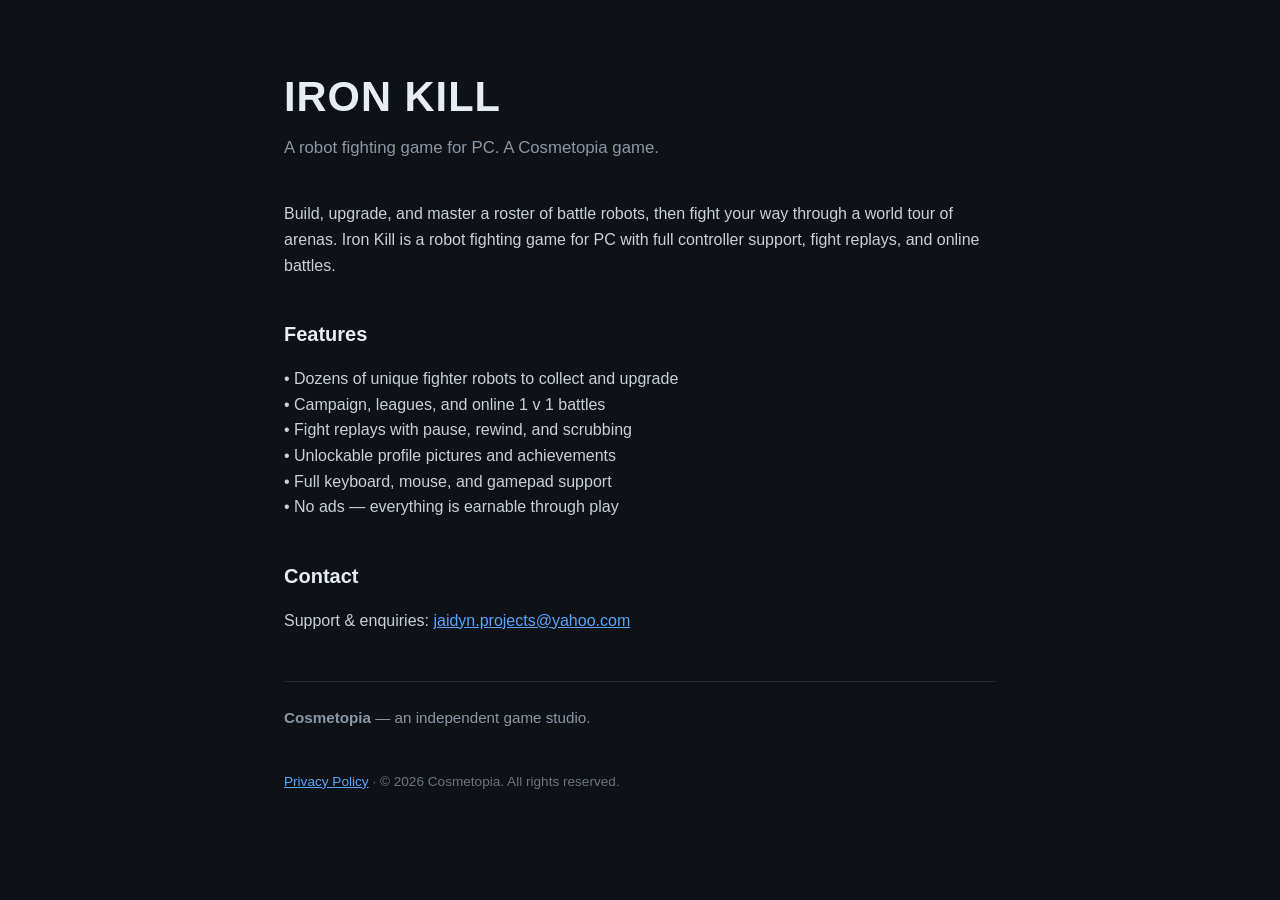
==== index.html @ 0f788177 "Iron Kill site (root domain)" ====
<!doctype html>
<html lang="en">
<head>
<meta charset="utf-8">
<meta name="viewport" content="width=device-width, initial-scale=1">
<title>Iron Kill — Cosmetopia</title>
<style>
  :root { color-scheme: dark; }
  * { box-sizing: border-box; }
  body {
    margin: 0; font-family: -apple-system, Segoe UI, Roboto, Helvetica, Arial, sans-serif;
    background: #0e1116; color: #e6edf3; line-height: 1.6;
  }
  .wrap { max-width: 760px; margin: 0 auto; padding: 64px 24px; }
  h1 { font-size: 2.6rem; margin: 0 0 4px; letter-spacing: 1px; }
  .tag { color: #8b98a5; font-size: 1.05rem; margin: 0 0 40px; }
  h2 { margin: 40px 0 10px; font-size: 1.25rem; }
  p { color: #c9d1d9; }
  a { color: #58a6ff; }
  .studio { margin-top: 48px; padding-top: 24px; border-top: 1px solid #232a33; color: #8b98a5; font-size: 0.95rem; }
  footer { margin-top: 40px; color: #6b7480; font-size: 0.85rem; }
</style>
</head>
<body>
  <div class="wrap">
    <h1>IRON KILL</h1>
    <p class="tag">A robot fighting game for PC. A Cosmetopia game.</p>

    <p>Build, upgrade, and master a roster of battle robots, then fight your way
    through a world tour of arenas. Iron Kill is a robot fighting game for PC with
    full controller support, fight replays, and online battles.</p>

    <h2>Features</h2>
    <p>
      • Dozens of unique fighter robots to collect and upgrade<br>
      • Campaign, leagues, and online 1&nbsp;v&nbsp;1 battles<br>
      • Fight replays with pause, rewind, and scrubbing<br>
      • Unlockable profile pictures and achievements<br>
      • Full keyboard, mouse, and gamepad support<br>
      • No ads — everything is earnable through play
    </p>

    <h2>Contact</h2>
    <p>Support &amp; enquiries: <a href="mailto:jaidyn.projects@yahoo.com">jaidyn.projects@yahoo.com</a></p>

    <div class="studio">
      <strong>Cosmetopia</strong> — an independent game studio.
    </div>

    <footer>
      <a href="privacy.html">Privacy Policy</a> · © 2026 Cosmetopia. All rights reserved.
    </footer>
  </div>
</body>
</html>
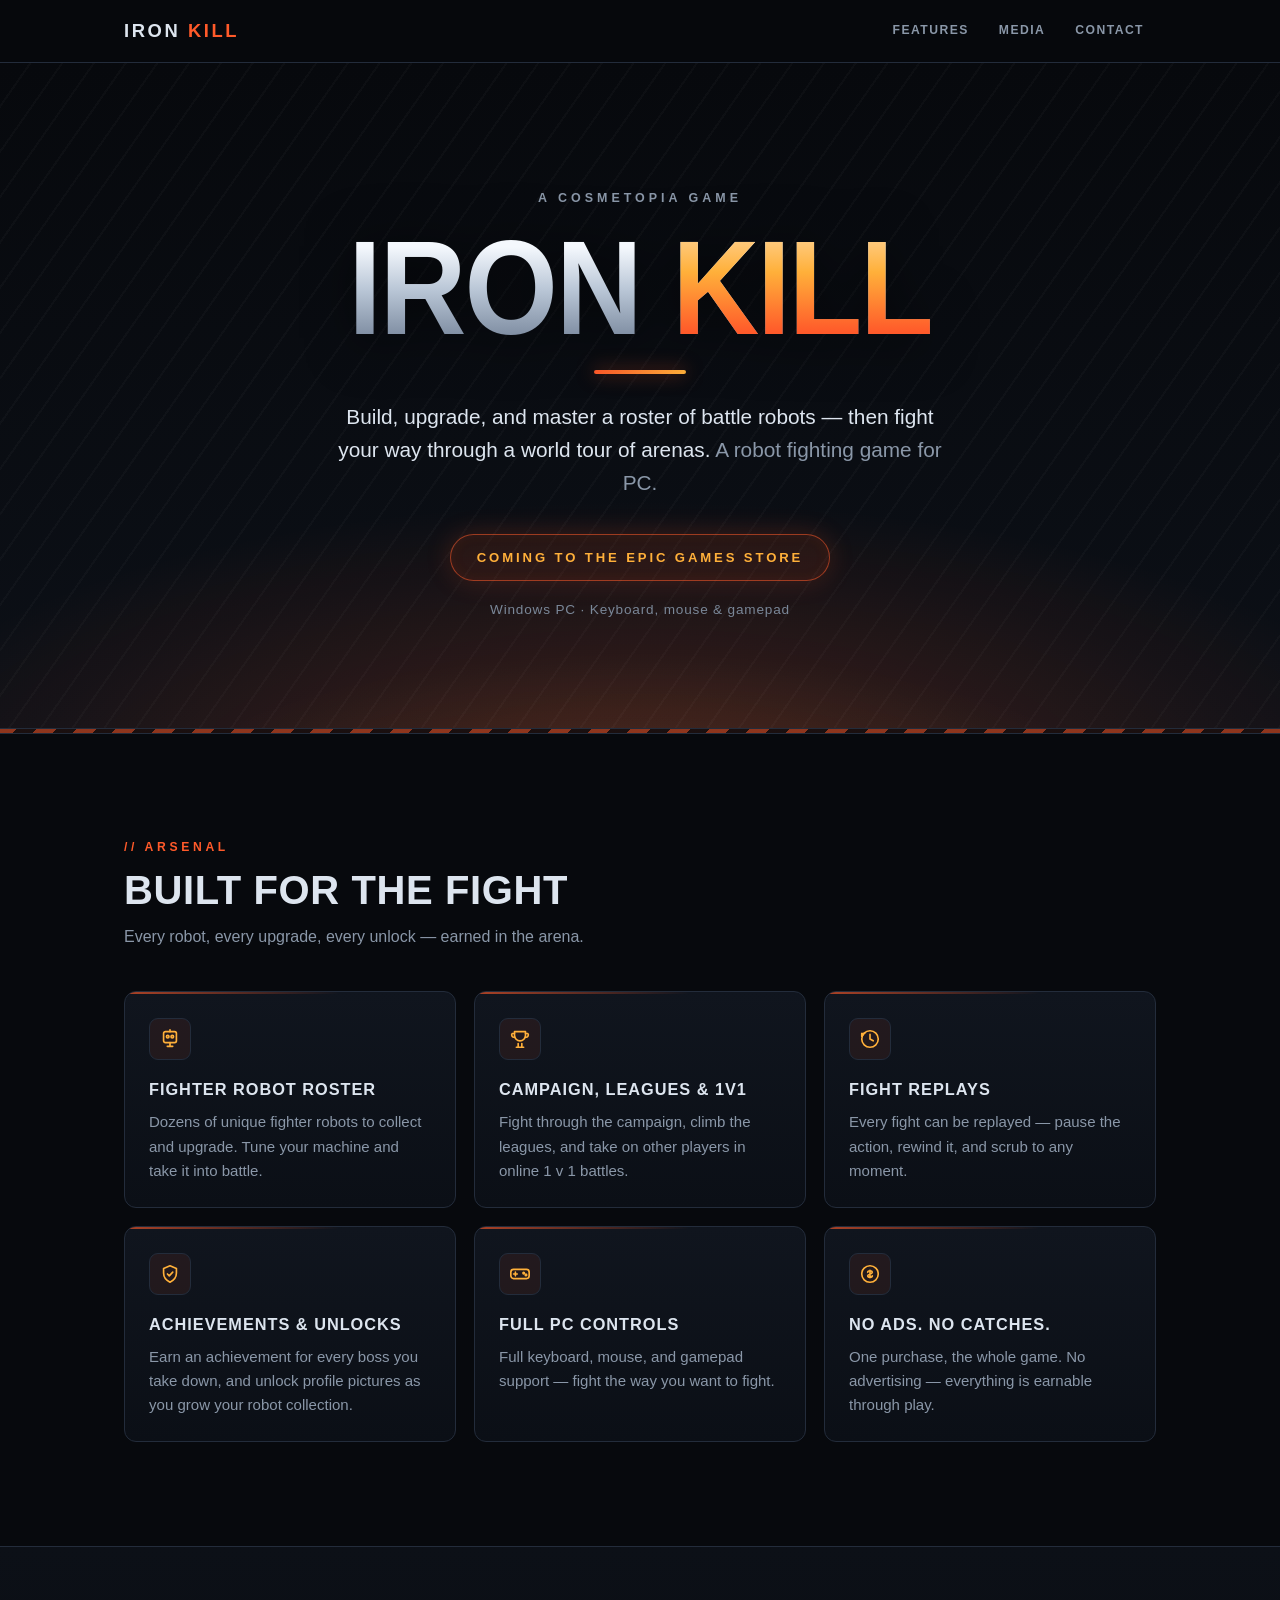
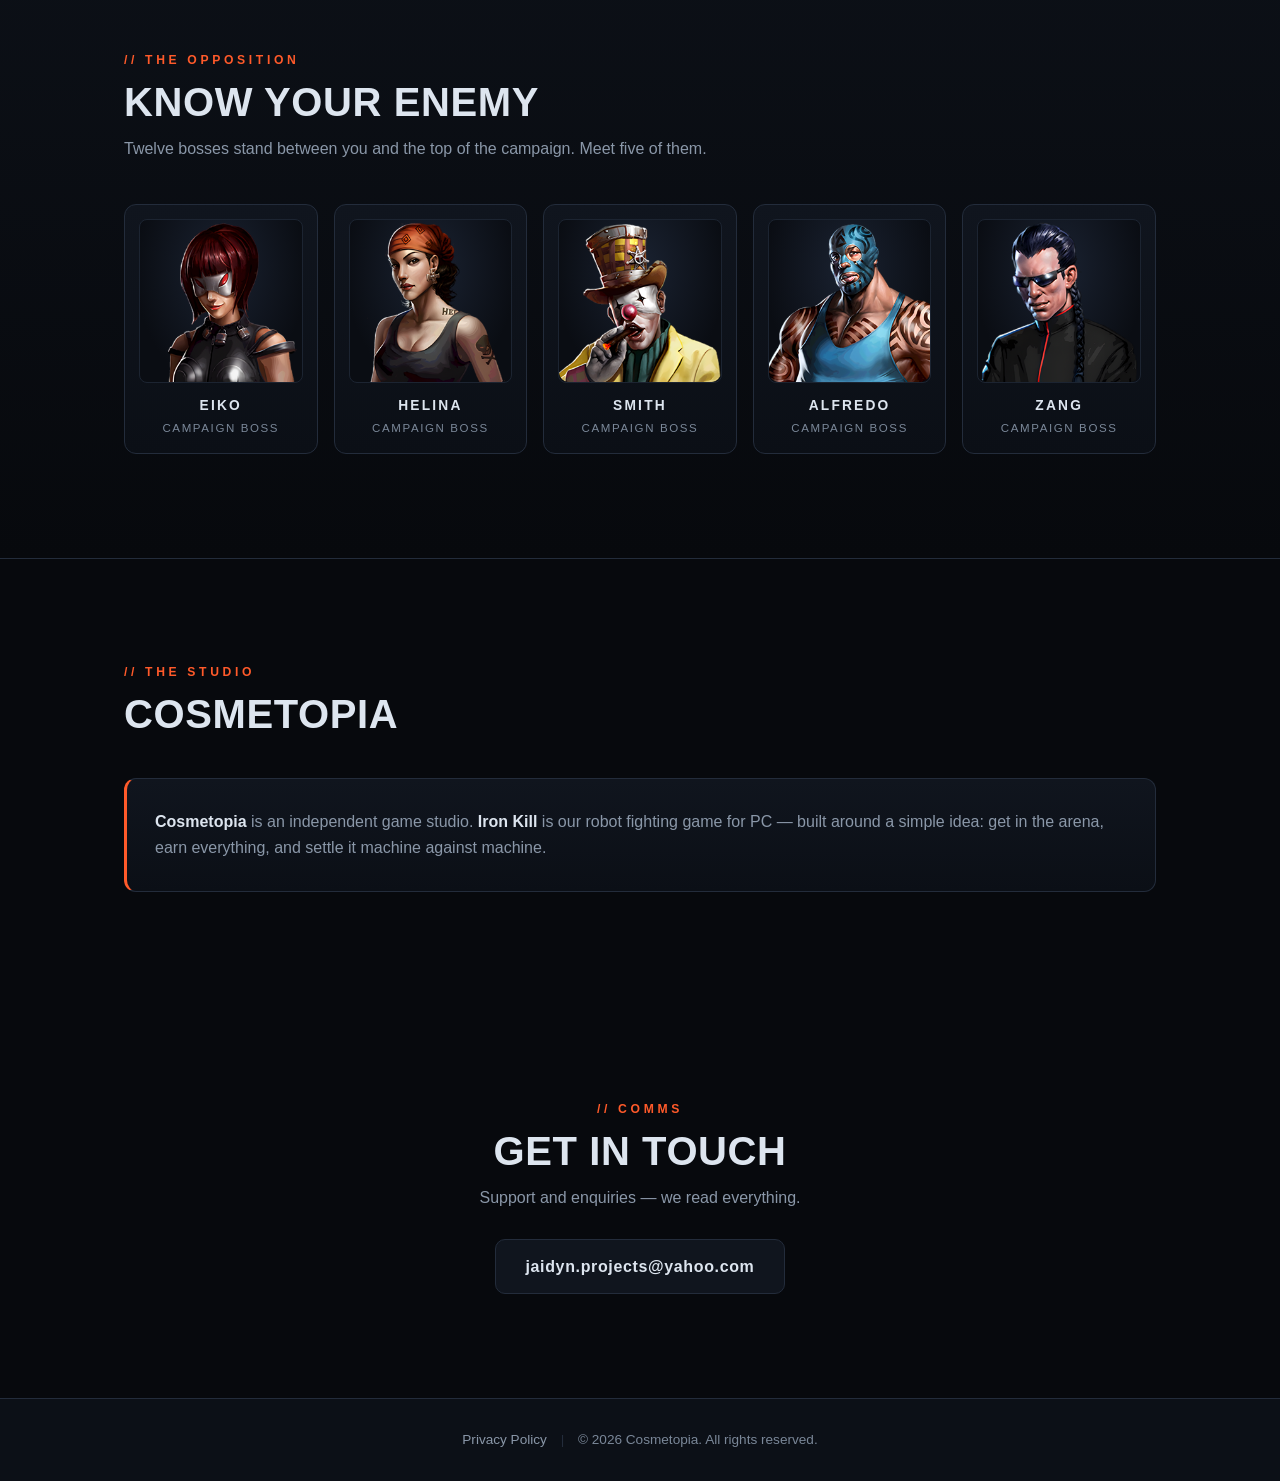
==== commit 21f8482a: "Landing page rebuild: hero, features grid, boss art strip, responsive nav Co-Authored-By: Claude Fab" ====
--- a/index.html
+++ b/index.html
@@ -3,53 +3,399 @@
 <head>
 <meta charset="utf-8">
 <meta name="viewport" content="width=device-width, initial-scale=1">
-<title>Iron Kill — Cosmetopia</title>
+<title>Iron Kill — Robot Fighting Game for PC | Cosmetopia</title>
+<meta name="description" content="Iron Kill is a robot fighting game for PC. Build and upgrade a roster of battle robots, fight through the campaign and leagues, battle online 1v1, and replay every fight. Coming to the Epic Games Store.">
+<meta name="theme-color" content="#0a0c10">
+<link rel="icon" type="image/png" href="assets/boss-eiko.png">
+<meta property="og:type" content="website">
+<meta property="og:site_name" content="Cosmetopia">
+<meta property="og:title" content="Iron Kill — Robot Fighting Game for PC">
+<meta property="og:description" content="Build and upgrade a roster of battle robots, fight through the campaign and leagues, battle online 1v1, and replay every fight. Coming to the Epic Games Store.">
+<meta property="og:url" content="https://cosmetopia.games">
+<meta property="og:image" content="https://cosmetopia.games/assets/boss-eiko.png">
+<meta name="twitter:card" content="summary">
+<meta name="twitter:title" content="Iron Kill — Robot Fighting Game for PC">
+<meta name="twitter:description" content="Build and upgrade a roster of battle robots, fight through the campaign and leagues, battle online 1v1, and replay every fight. Coming to the Epic Games Store.">
+<meta name="twitter:image" content="https://cosmetopia.games/assets/boss-eiko.png">
 <style>
-  :root { color-scheme: dark; }
-  * { box-sizing: border-box; }
+  :root {
+    color-scheme: dark;
+    --bg: #07090d;
+    --bg2: #0c1017;
+    --panel: #10151e;
+    --edge: #232c3b;
+    --edge-hot: #ff5a2a;
+    --text: #dde5ef;
+    --dim: #8a97a8;
+    --faint: #7a8798;
+    --ember: #ff5a2a;
+    --amber: #ffb03a;
+  }
+  * { box-sizing: border-box; margin: 0; padding: 0; }
+  html { scroll-behavior: smooth; }
   body {
-    margin: 0; font-family: -apple-system, Segoe UI, Roboto, Helvetica, Arial, sans-serif;
-    background: #0e1116; color: #e6edf3; line-height: 1.6;
-  }
-  .wrap { max-width: 760px; margin: 0 auto; padding: 64px 24px; }
-  h1 { font-size: 2.6rem; margin: 0 0 4px; letter-spacing: 1px; }
-  .tag { color: #8b98a5; font-size: 1.05rem; margin: 0 0 40px; }
-  h2 { margin: 40px 0 10px; font-size: 1.25rem; }
-  p { color: #c9d1d9; }
-  a { color: #58a6ff; }
-  .studio { margin-top: 48px; padding-top: 24px; border-top: 1px solid #232a33; color: #8b98a5; font-size: 0.95rem; }
-  footer { margin-top: 40px; color: #6b7480; font-size: 0.85rem; }
+    background: var(--bg);
+    color: var(--text);
+    font-family: -apple-system, "Segoe UI", Roboto, Helvetica, Arial, sans-serif;
+    line-height: 1.6;
+    overflow-x: clip;
+  }
+  img { max-width: 100%; height: auto; display: block; }
+  a { color: var(--amber); }
+  .wrap { max-width: 1080px; margin: 0 auto; padding: 0 24px; }
+  section { scroll-margin-top: 84px; }
+
+  /* ---- nav ---- */
+  .nav {
+    position: sticky; top: 0; z-index: 50;
+    background: rgba(7, 9, 13, 0.82);
+    backdrop-filter: blur(10px);
+    -webkit-backdrop-filter: blur(10px);
+    border-bottom: 1px solid var(--edge);
+  }
+  .nav-inner {
+    max-width: 1080px; margin: 0 auto; padding: 0 24px;
+    height: 62px; display: flex; align-items: center; justify-content: space-between; gap: 16px;
+  }
+  .wordmark {
+    font-weight: 900; font-size: 1.15rem; letter-spacing: 0.14em;
+    text-transform: uppercase; text-decoration: none; color: var(--text); white-space: nowrap;
+  }
+  .wordmark .kill { color: var(--ember); }
+  .nav-links { display: flex; gap: 6px; }
+  .nav-links a {
+    color: var(--dim); text-decoration: none; text-transform: uppercase;
+    font-size: 0.76rem; font-weight: 700; letter-spacing: 0.12em;
+    padding: 8px 12px; border-radius: 6px; transition: color 0.15s, background 0.15s;
+  }
+  .nav-links a:hover { color: var(--text); background: rgba(255, 90, 42, 0.1); }
+
+  /* ---- hero ---- */
+  .hero {
+    position: relative;
+    text-align: center;
+    padding: clamp(80px, 14vh, 150px) 24px clamp(72px, 12vh, 130px);
+    background:
+      radial-gradient(ellipse 90% 62% at 50% 108%, rgba(255, 90, 42, 0.22), transparent 68%),
+      radial-gradient(ellipse 60% 42% at 50% 118%, rgba(255, 176, 58, 0.12), transparent 70%),
+      linear-gradient(180deg, var(--bg) 0%, var(--bg2) 100%);
+    overflow: hidden;
+  }
+  .hero::before {
+    content: ""; position: absolute; inset: 0; pointer-events: none;
+    background: repeating-linear-gradient(-55deg,
+      rgba(255, 255, 255, 0.022) 0 2px, transparent 2px 26px);
+  }
+  .hero-inner { position: relative; max-width: 860px; margin: 0 auto; }
+  .kicker {
+    text-transform: uppercase; letter-spacing: 0.32em; font-size: 0.78rem;
+    font-weight: 700; color: var(--dim); margin-bottom: 22px;
+  }
+  .hero h1 {
+    font-size: clamp(3.4rem, 13vw, 7.5rem);
+    font-weight: 900; line-height: 0.94; text-transform: uppercase;
+    letter-spacing: -0.015em;
+    transform: scaleY(1.12);
+    transform-origin: center;
+    background: linear-gradient(180deg, #f4f8fd 18%, #b9c6d6 52%, #6d7c92 100%);
+    -webkit-background-clip: text; background-clip: text;
+    -webkit-text-fill-color: transparent; color: transparent;
+    filter: drop-shadow(0 4px 24px rgba(0, 0, 0, 0.6));
+    margin-bottom: 6px;
+  }
+  .hero h1 .kill {
+    background: linear-gradient(180deg, #ffd8a1 8%, var(--amber) 40%, var(--ember) 80%);
+    -webkit-background-clip: text; background-clip: text;
+    -webkit-text-fill-color: transparent; color: transparent;
+  }
+  .hero-bar {
+    width: 92px; height: 4px; margin: 26px auto 26px;
+    background: linear-gradient(90deg, var(--ember), var(--amber));
+    border-radius: 2px; box-shadow: 0 0 18px rgba(255, 90, 42, 0.55);
+  }
+  .tagline {
+    font-size: clamp(1.05rem, 2.6vw, 1.3rem); color: var(--text);
+    max-width: 620px; margin: 0 auto 34px;
+  }
+  .tagline span { color: var(--dim); }
+  .badge {
+    display: inline-block; padding: 12px 26px;
+    border: 1px solid rgba(255, 90, 42, 0.55); border-radius: 999px;
+    background: rgba(255, 90, 42, 0.09);
+    color: var(--amber); font-weight: 800; font-size: 0.82rem;
+    letter-spacing: 0.22em; text-transform: uppercase;
+    box-shadow: 0 0 26px rgba(255, 90, 42, 0.18), inset 0 0 14px rgba(255, 90, 42, 0.07);
+  }
+  .platform-note { margin-top: 18px; color: var(--faint); font-size: 0.85rem; letter-spacing: 0.06em; }
+
+  /* ---- hazard divider ---- */
+  .hazard {
+    height: 6px;
+    background: repeating-linear-gradient(-45deg,
+      rgba(255, 90, 42, 0.55) 0 14px, rgba(255, 90, 42, 0.08) 14px 28px);
+    border-top: 1px solid var(--edge); border-bottom: 1px solid var(--edge);
+  }
+
+  /* ---- sections ---- */
+  .section { padding: clamp(64px, 9vw, 104px) 0; }
+  .section-head { margin-bottom: 42px; }
+  .section-kicker {
+    color: var(--ember); font-weight: 800; font-size: 0.76rem;
+    text-transform: uppercase; letter-spacing: 0.3em; margin-bottom: 10px;
+  }
+  .section-title {
+    font-size: clamp(1.7rem, 4.4vw, 2.5rem); font-weight: 900;
+    text-transform: uppercase; letter-spacing: 0.015em; line-height: 1.1;
+  }
+  .section-sub { color: var(--dim); margin-top: 12px; max-width: 640px; }
+
+  /* ---- features ---- */
+  .features-grid {
+    display: grid; gap: 18px;
+    grid-template-columns: repeat(auto-fit, minmax(min(100%, 300px), 1fr));
+  }
+  .card {
+    position: relative;
+    background: linear-gradient(180deg, var(--panel), #0b0f16);
+    border: 1px solid var(--edge); border-radius: 12px;
+    padding: 26px 24px 24px;
+    transition: transform 0.18s ease, border-color 0.18s ease, box-shadow 0.18s ease;
+    overflow: hidden;
+  }
+  .card::before {
+    content: ""; position: absolute; top: 0; left: 0; right: 0; height: 2px;
+    background: linear-gradient(90deg, var(--ember), transparent 65%);
+    opacity: 0.65;
+  }
+  .card:hover {
+    transform: translateY(-3px);
+    border-color: rgba(255, 90, 42, 0.5);
+    box-shadow: 0 12px 34px rgba(0, 0, 0, 0.5), 0 0 22px rgba(255, 90, 42, 0.09);
+  }
+  .card-icon {
+    width: 42px; height: 42px; margin-bottom: 16px;
+    display: flex; align-items: center; justify-content: center;
+    border-radius: 9px; border: 1px solid var(--edge);
+    background: rgba(255, 90, 42, 0.08);
+  }
+  .card-icon svg { width: 22px; height: 22px; stroke: var(--amber); fill: none; stroke-width: 1.8; stroke-linecap: round; stroke-linejoin: round; }
+  .card h3 {
+    font-size: 1.02rem; font-weight: 800; text-transform: uppercase;
+    letter-spacing: 0.06em; margin-bottom: 8px;
+  }
+  .card p { color: var(--dim); font-size: 0.94rem; }
+
+  /* ---- boss strip ---- */
+  .media-section { background: linear-gradient(180deg, var(--bg2), var(--bg)); border-top: 1px solid var(--edge); border-bottom: 1px solid var(--edge); }
+  .boss-strip {
+    display: grid; gap: 16px;
+    grid-template-columns: repeat(auto-fit, minmax(min(100%, 160px), 1fr));
+  }
+  .boss-card {
+    background: linear-gradient(180deg, var(--panel), #0b0f16);
+    border: 1px solid var(--edge); border-radius: 12px;
+    padding: 14px 14px 16px; text-align: center;
+    transition: transform 0.18s ease, border-color 0.18s ease, box-shadow 0.18s ease;
+  }
+  .boss-card:hover {
+    transform: translateY(-3px);
+    border-color: rgba(255, 90, 42, 0.55);
+    box-shadow: 0 12px 30px rgba(0, 0, 0, 0.5), 0 0 26px rgba(255, 90, 42, 0.12);
+  }
+  .boss-card img {
+    width: 100%; border-radius: 8px;
+    background: radial-gradient(ellipse at 50% 30%, #1a2231, #0a0d13 75%);
+    border: 1px solid #1c2431;
+  }
+  .boss-name {
+    margin-top: 12px; font-weight: 800; letter-spacing: 0.16em;
+    text-transform: uppercase; font-size: 0.86rem;
+  }
+  .boss-role { display: block; color: var(--faint); font-weight: 400; font-size: 0.72rem; text-transform: uppercase; letter-spacing: 0.14em; margin-top: 2px; }
+
+  /* ---- studio ---- */
+  .studio-box {
+    display: flex; gap: 22px; align-items: flex-start;
+    background: linear-gradient(180deg, var(--panel), #0b0f16);
+    border: 1px solid var(--edge); border-left: 3px solid var(--ember);
+    border-radius: 12px; padding: 30px 28px;
+  }
+  .studio-box p { color: var(--dim); }
+  .studio-box strong { color: var(--text); }
+
+  /* ---- contact ---- */
+  .contact-inner { text-align: center; }
+  .contact-mail {
+    display: inline-block; margin-top: 20px; padding: 14px 30px;
+    border: 1px solid var(--edge); border-radius: 10px;
+    background: var(--panel); color: var(--text); text-decoration: none;
+    font-weight: 700; letter-spacing: 0.04em;
+    transition: border-color 0.18s ease, box-shadow 0.18s ease, transform 0.18s ease;
+  }
+  .contact-mail:hover {
+    border-color: rgba(255, 90, 42, 0.55);
+    box-shadow: 0 0 22px rgba(255, 90, 42, 0.14);
+    transform: translateY(-2px);
+  }
+
+  /* ---- footer ---- */
+  footer {
+    border-top: 1px solid var(--edge); background: var(--bg2);
+    padding: 30px 24px; text-align: center;
+    color: var(--faint); font-size: 0.85rem;
+  }
+  footer a { color: var(--dim); text-decoration: none; }
+  footer a:hover { color: var(--text); }
+  .foot-sep { margin: 0 10px; color: var(--edge); }
+
+  @media (max-width: 480px) {
+    .nav-inner { padding: 0 12px; gap: 10px; }
+    .nav-links { gap: 0; }
+    .nav-links a { padding: 8px 8px; font-size: 0.7rem; }
+    .studio-box { flex-direction: column; }
+  }
 </style>
 </head>
 <body>
+
+<nav class="nav" aria-label="Main">
+  <div class="nav-inner">
+    <a class="wordmark" href="#top">IRON&nbsp;<span class="kill">KILL</span></a>
+    <div class="nav-links">
+      <a href="#features">Features</a>
+      <a href="#media">Media</a>
+      <a href="#contact">Contact</a>
+    </div>
+  </div>
+</nav>
+
+<header class="hero" id="top">
+  <div class="hero-inner">
+    <p class="kicker">A Cosmetopia Game</p>
+    <h1>IRON <span class="kill">KILL</span></h1>
+    <div class="hero-bar" aria-hidden="true"></div>
+    <p class="tagline">Build, upgrade, and master a roster of battle robots — then fight your way through a world tour of arenas. <span>A robot fighting game for PC.</span></p>
+    <p><span class="badge">Coming to the Epic Games Store</span></p>
+    <p class="platform-note">Windows PC · Keyboard, mouse &amp; gamepad</p>
+  </div>
+</header>
+
+<div class="hazard" aria-hidden="true"></div>
+
+<section class="section" id="features">
   <div class="wrap">
-    <h1>IRON KILL</h1>
-    <p class="tag">A robot fighting game for PC. A Cosmetopia game.</p>
-
-    <p>Build, upgrade, and master a roster of battle robots, then fight your way
-    through a world tour of arenas. Iron Kill is a robot fighting game for PC with
-    full controller support, fight replays, and online battles.</p>
-
-    <h2>Features</h2>
-    <p>
-      • Dozens of unique fighter robots to collect and upgrade<br>
-      • Campaign, leagues, and online 1&nbsp;v&nbsp;1 battles<br>
-      • Fight replays with pause, rewind, and scrubbing<br>
-      • Unlockable profile pictures and achievements<br>
-      • Full keyboard, mouse, and gamepad support<br>
-      • No ads — everything is earnable through play
-    </p>
-
-    <h2>Contact</h2>
-    <p>Support &amp; enquiries: <a href="mailto:jaidyn.projects@yahoo.com">jaidyn.projects@yahoo.com</a></p>
-
-    <div class="studio">
-      <strong>Cosmetopia</strong> — an independent game studio.
-    </div>
-
-    <footer>
-      <a href="privacy.html">Privacy Policy</a> · © 2026 Cosmetopia. All rights reserved.
-    </footer>
-  </div>
+    <div class="section-head">
+      <p class="section-kicker">// Arsenal</p>
+      <h2 class="section-title">Built for the Fight</h2>
+      <p class="section-sub">Every robot, every upgrade, every unlock — earned in the arena.</p>
+    </div>
+    <div class="features-grid">
+      <div class="card">
+        <div class="card-icon" aria-hidden="true">
+          <svg viewBox="0 0 24 24"><rect x="5" y="4" width="14" height="12" rx="2"/><circle cx="9.5" cy="9.5" r="1.4"/><circle cx="14.5" cy="9.5" r="1.4"/><path d="M9 20h6M12 16v4M12 2v2"/></svg>
+        </div>
+        <h3>Fighter Robot Roster</h3>
+        <p>Dozens of unique fighter robots to collect and upgrade. Tune your machine and take it into battle.</p>
+      </div>
+      <div class="card">
+        <div class="card-icon" aria-hidden="true">
+          <svg viewBox="0 0 24 24"><path d="M8 21h8M10 21v-4M14 21v-4M6 4h12v4a6 6 0 0 1-12 0V4z"/><path d="M6 6H3.5a2.5 2.5 0 0 0 2.6 4M18 6h2.5a2.5 2.5 0 0 1-2.6 4"/></svg>
+        </div>
+        <h3>Campaign, Leagues &amp; 1v1</h3>
+        <p>Fight through the campaign, climb the leagues, and take on other players in online 1&nbsp;v&nbsp;1 battles.</p>
+      </div>
+      <div class="card">
+        <div class="card-icon" aria-hidden="true">
+          <svg viewBox="0 0 24 24"><circle cx="12" cy="12" r="9"/><path d="M12 7v5l3.5 2"/><path d="M4.5 7.5 3 6M3 6v3.2M3 6h3.2"/></svg>
+        </div>
+        <h3>Fight Replays</h3>
+        <p>Every fight can be replayed — pause the action, rewind it, and scrub to any moment.</p>
+      </div>
+      <div class="card">
+        <div class="card-icon" aria-hidden="true">
+          <svg viewBox="0 0 24 24"><path d="M12 3l7 3v5c0 4.4-2.9 8-7 10-4.1-2-7-5.6-7-10V6l7-3z"/><path d="M9.2 12l2 2 3.8-4"/></svg>
+        </div>
+        <h3>Achievements &amp; Unlocks</h3>
+        <p>Earn an achievement for every boss you take down, and unlock profile pictures as you grow your robot collection.</p>
+      </div>
+      <div class="card">
+        <div class="card-icon" aria-hidden="true">
+          <svg viewBox="0 0 24 24"><rect x="2" y="7" width="20" height="10" rx="3"/><path d="M7 10v4M5 12h4"/><circle cx="16" cy="11" r="0.8"/><circle cx="18.5" cy="13" r="0.8"/></svg>
+        </div>
+        <h3>Full PC Controls</h3>
+        <p>Full keyboard, mouse, and gamepad support — fight the way you want to fight.</p>
+      </div>
+      <div class="card">
+        <div class="card-icon" aria-hidden="true">
+          <svg viewBox="0 0 24 24"><circle cx="12" cy="12" r="9"/><path d="M12 8v8M9.5 10.2c0-1 1.1-1.7 2.5-1.7s2.5.7 2.5 1.7c0 2.5-5 1.5-5 3.8 0 1 1.1 1.7 2.5 1.7s2.5-.7 2.5-1.7"/></svg>
+        </div>
+        <h3>No Ads. No Catches.</h3>
+        <p>One purchase, the whole game. No advertising — everything is earnable through play.</p>
+      </div>
+    </div>
+  </div>
+</section>
+
+<section class="section media-section" id="media">
+  <div class="wrap">
+    <div class="section-head">
+      <p class="section-kicker">// The Opposition</p>
+      <h2 class="section-title">Know Your Enemy</h2>
+      <p class="section-sub">Twelve bosses stand between you and the top of the campaign. Meet five of them.</p>
+    </div>
+    <div class="boss-strip">
+      <figure class="boss-card">
+        <img src="assets/boss-eiko.png" width="256" height="256" alt="EIKO — boss character portrait: a red-haired fighter wearing a silver combat visor">
+        <figcaption class="boss-name">Eiko<span class="boss-role">Campaign Boss</span></figcaption>
+      </figure>
+      <figure class="boss-card">
+        <img src="assets/boss-helina.png" width="256" height="256" alt="HELINA — boss character portrait: a tattooed fighter in an orange bandana">
+        <figcaption class="boss-name">Helina<span class="boss-role">Campaign Boss</span></figcaption>
+      </figure>
+      <figure class="boss-card">
+        <img src="assets/boss-smith.png" width="256" height="256" alt="SMITH — boss character portrait: a grinning clown in a battered top hat, cigar in hand">
+        <figcaption class="boss-name">Smith<span class="boss-role">Campaign Boss</span></figcaption>
+      </figure>
+      <figure class="boss-card">
+        <img src="assets/boss-alfredo.png" width="256" height="256" alt="ALFREDO — boss character portrait: a heavyweight wrestler in a blue mask with tattooed arms">
+        <figcaption class="boss-name">Alfredo<span class="boss-role">Campaign Boss</span></figcaption>
+      </figure>
+      <figure class="boss-card">
+        <img src="assets/boss-zang.png" width="256" height="256" alt="ZANG — boss character portrait: a long-braided figure in black wearing dark visor glasses">
+        <figcaption class="boss-name">Zang<span class="boss-role">Campaign Boss</span></figcaption>
+      </figure>
+    </div>
+  </div>
+</section>
+
+<section class="section" id="studio">
+  <div class="wrap">
+    <div class="section-head">
+      <p class="section-kicker">// The Studio</p>
+      <h2 class="section-title">Cosmetopia</h2>
+    </div>
+    <div class="studio-box">
+      <p><strong>Cosmetopia</strong> is an independent game studio. <strong>Iron Kill</strong> is our robot fighting game for PC — built around a simple idea: get in the arena, earn everything, and settle it machine against machine.</p>
+    </div>
+  </div>
+</section>
+
+<section class="section" id="contact">
+  <div class="wrap contact-inner">
+    <div class="section-head" style="margin-bottom: 8px;">
+      <p class="section-kicker">// Comms</p>
+      <h2 class="section-title">Get in Touch</h2>
+      <p class="section-sub" style="margin-left: auto; margin-right: auto;">Support and enquiries — we read everything.</p>
+    </div>
+    <a class="contact-mail" href="mailto:jaidyn.projects@yahoo.com">jaidyn.projects@yahoo.com</a>
+  </div>
+</section>
+
+<footer>
+  <a href="privacy.html">Privacy Policy</a>
+  <span class="foot-sep">|</span>
+  © 2026 Cosmetopia. All rights reserved.
+</footer>
+
 </body>
 </html>
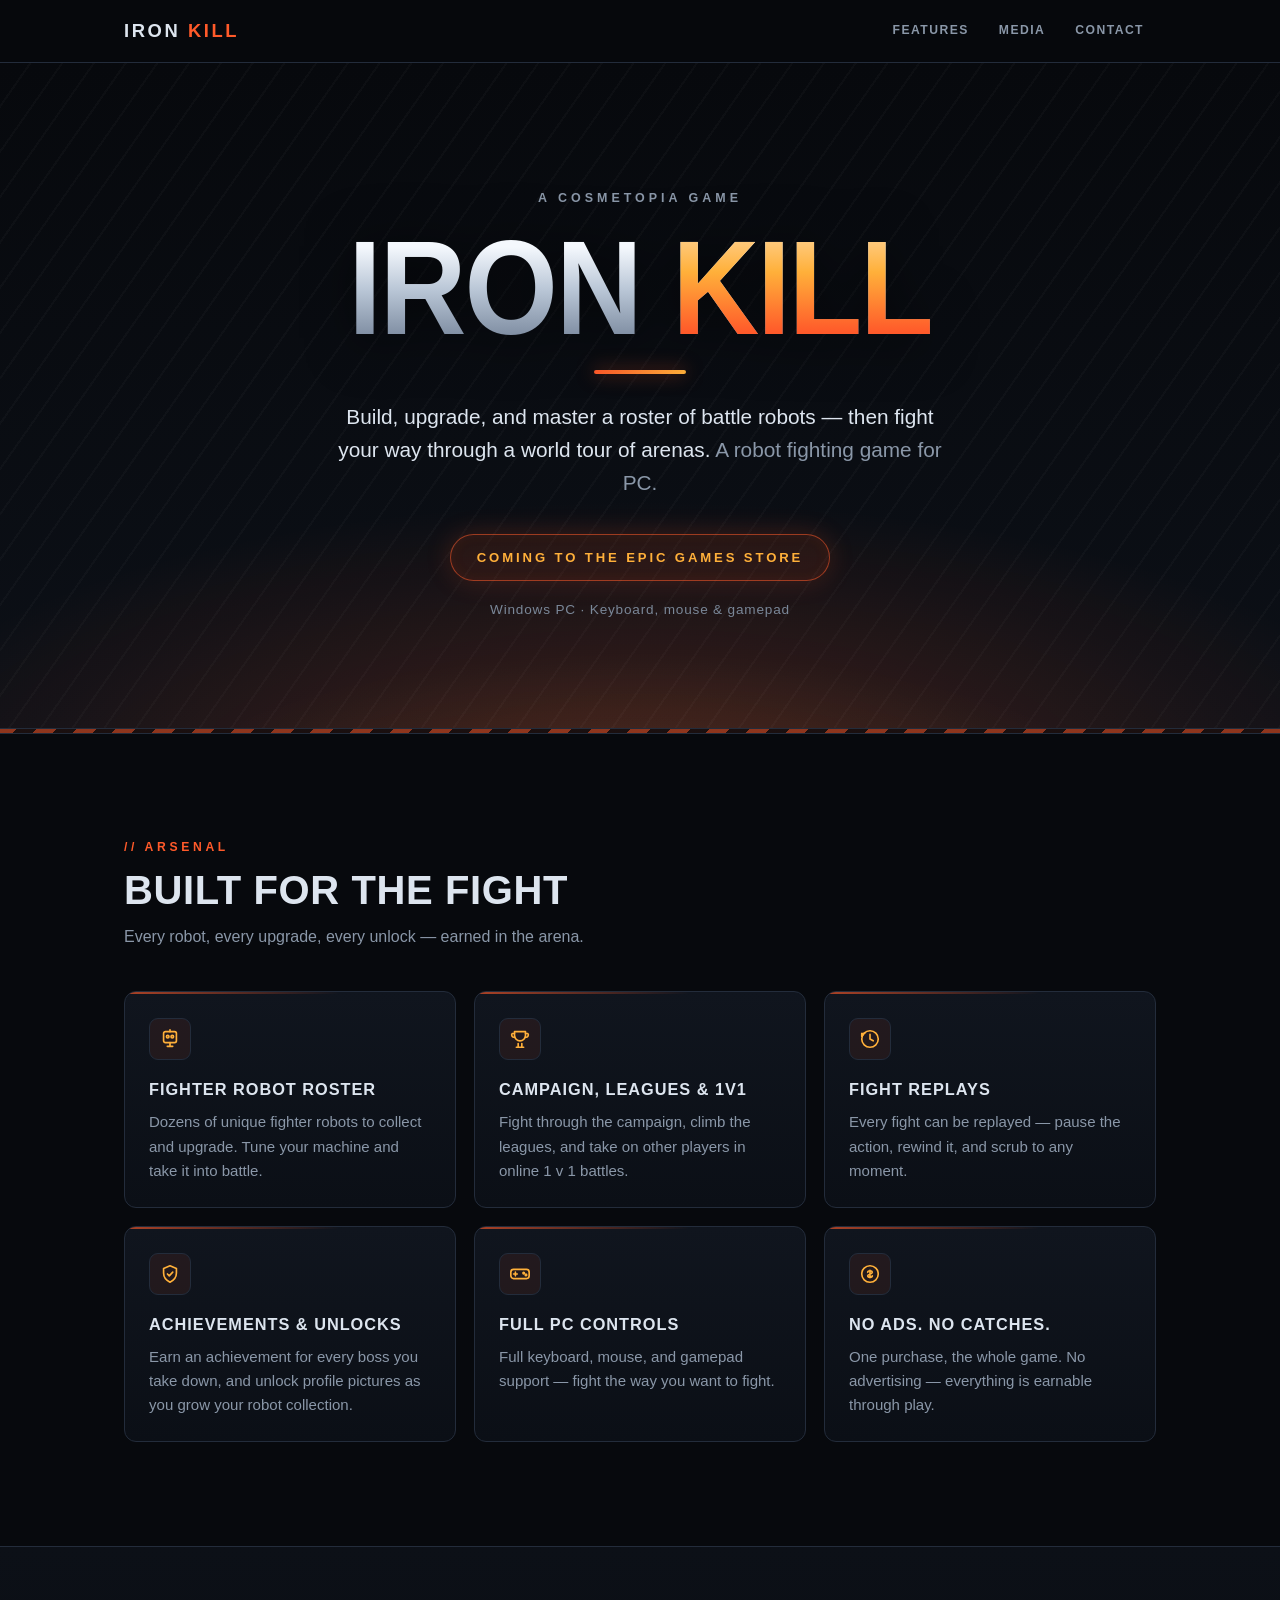
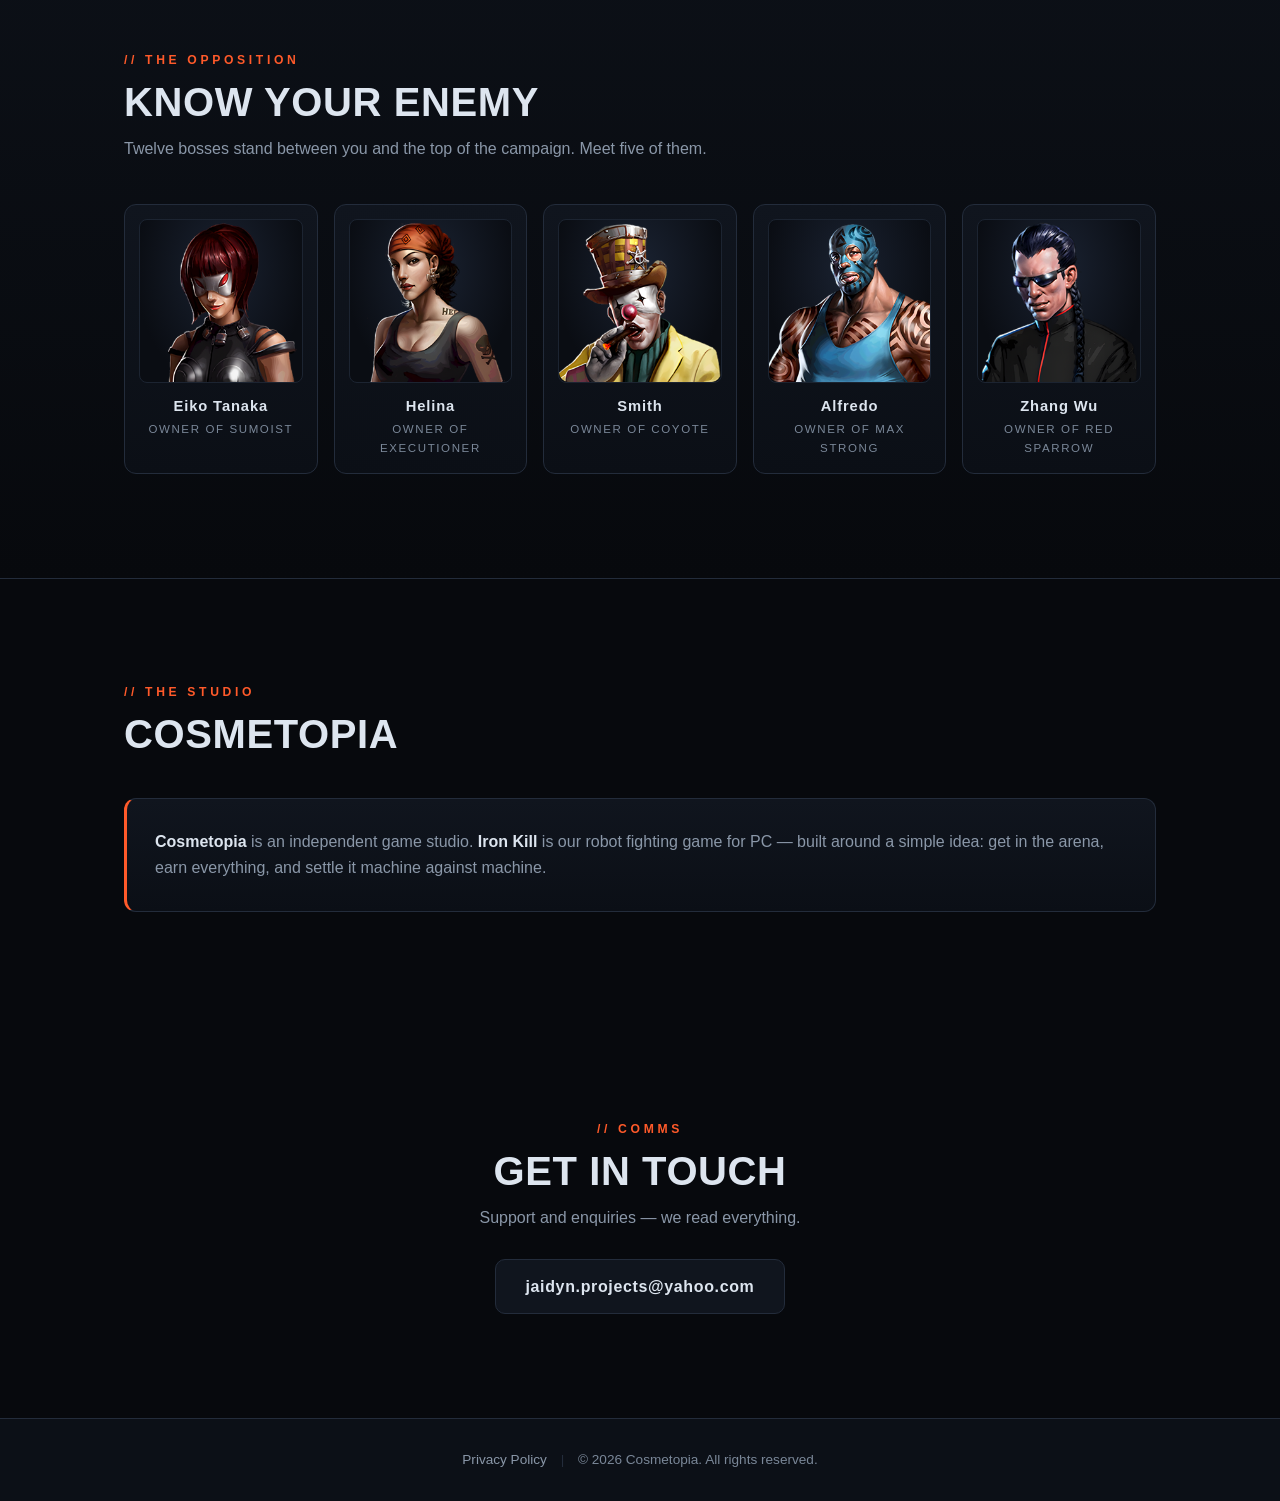
==== commit b9ed0f33: "Canon boss names: Eiko Tanaka, Zhang Wu, owner roles; proper case Co-Authored-By: Claude Fable 5 <no" ====
--- a/index.html
+++ b/index.html
@@ -207,9 +207,10 @@
     background: radial-gradient(ellipse at 50% 30%, #1a2231, #0a0d13 75%);
     border: 1px solid #1c2431;
   }
+  /* Boss names are proper names — canon casing, no uppercase transform. */
   .boss-name {
-    margin-top: 12px; font-weight: 800; letter-spacing: 0.16em;
-    text-transform: uppercase; font-size: 0.86rem;
+    margin-top: 12px; font-weight: 800; letter-spacing: 0.06em;
+    font-size: 0.92rem;
   }
   .boss-role { display: block; color: var(--faint); font-weight: 400; font-size: 0.72rem; text-transform: uppercase; letter-spacing: 0.14em; margin-top: 2px; }
 
@@ -345,24 +346,24 @@
     </div>
     <div class="boss-strip">
       <figure class="boss-card">
-        <img src="assets/boss-eiko.png" width="256" height="256" alt="EIKO — boss character portrait: a red-haired fighter wearing a silver combat visor">
-        <figcaption class="boss-name">Eiko<span class="boss-role">Campaign Boss</span></figcaption>
+        <img src="assets/boss-eiko.png" width="256" height="256" alt="Eiko Tanaka — boss character portrait: a red-haired fighter wearing a silver combat visor">
+        <figcaption class="boss-name">Eiko Tanaka<span class="boss-role">Owner of Sumoist</span></figcaption>
       </figure>
       <figure class="boss-card">
-        <img src="assets/boss-helina.png" width="256" height="256" alt="HELINA — boss character portrait: a tattooed fighter in an orange bandana">
-        <figcaption class="boss-name">Helina<span class="boss-role">Campaign Boss</span></figcaption>
+        <img src="assets/boss-helina.png" width="256" height="256" alt="Helina — boss character portrait: a tattooed fighter in an orange bandana">
+        <figcaption class="boss-name">Helina<span class="boss-role">Owner of Executioner</span></figcaption>
       </figure>
       <figure class="boss-card">
-        <img src="assets/boss-smith.png" width="256" height="256" alt="SMITH — boss character portrait: a grinning clown in a battered top hat, cigar in hand">
-        <figcaption class="boss-name">Smith<span class="boss-role">Campaign Boss</span></figcaption>
+        <img src="assets/boss-smith.png" width="256" height="256" alt="Smith — boss character portrait: a grinning clown in a battered top hat, cigar in hand">
+        <figcaption class="boss-name">Smith<span class="boss-role">Owner of Coyote</span></figcaption>
       </figure>
       <figure class="boss-card">
-        <img src="assets/boss-alfredo.png" width="256" height="256" alt="ALFREDO — boss character portrait: a heavyweight wrestler in a blue mask with tattooed arms">
-        <figcaption class="boss-name">Alfredo<span class="boss-role">Campaign Boss</span></figcaption>
+        <img src="assets/boss-alfredo.png" width="256" height="256" alt="Alfredo — boss character portrait: a heavyweight wrestler in a blue mask with tattooed arms">
+        <figcaption class="boss-name">Alfredo<span class="boss-role">Owner of Max Strong</span></figcaption>
       </figure>
       <figure class="boss-card">
-        <img src="assets/boss-zang.png" width="256" height="256" alt="ZANG — boss character portrait: a long-braided figure in black wearing dark visor glasses">
-        <figcaption class="boss-name">Zang<span class="boss-role">Campaign Boss</span></figcaption>
+        <img src="assets/boss-zang.png" width="256" height="256" alt="Zhang Wu — boss character portrait: a long-braided figure in black wearing dark visor glasses">
+        <figcaption class="boss-name">Zhang Wu<span class="boss-role">Owner of Red Sparrow</span></figcaption>
       </figure>
     </div>
   </div>
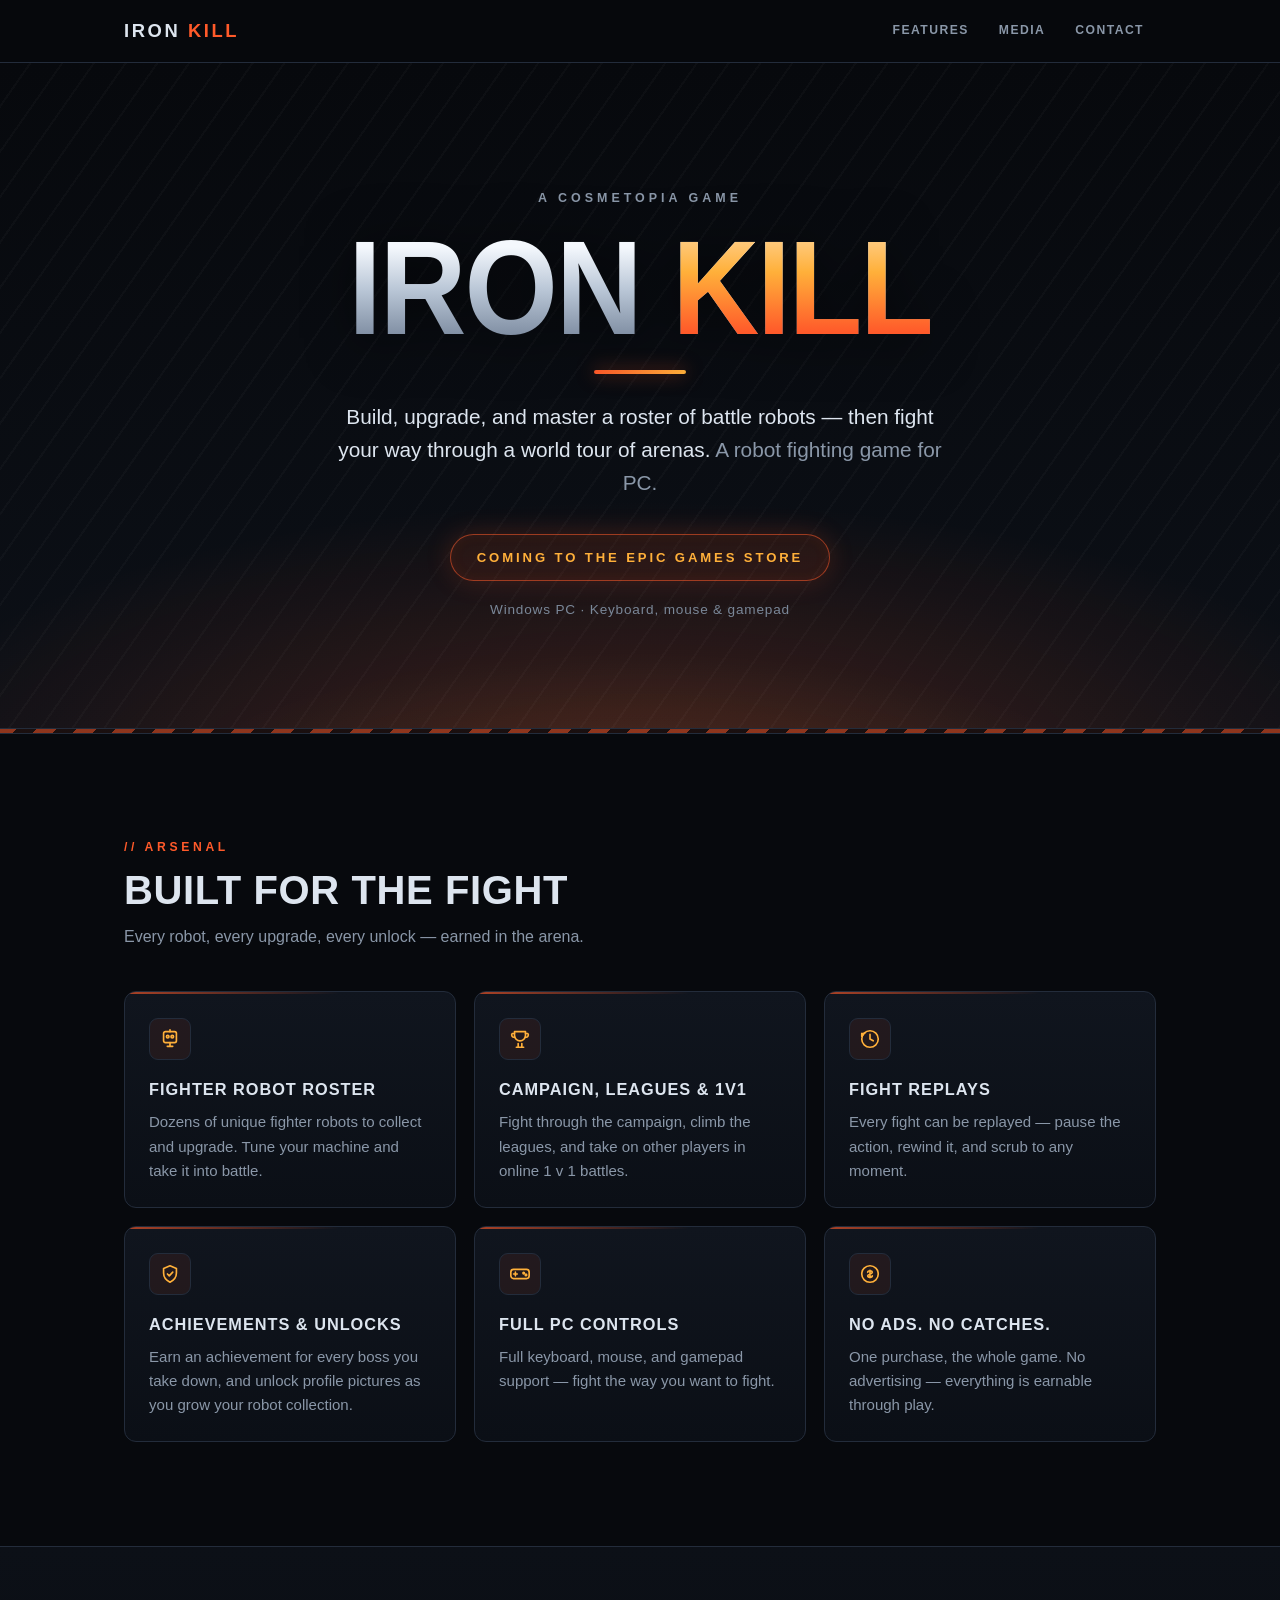
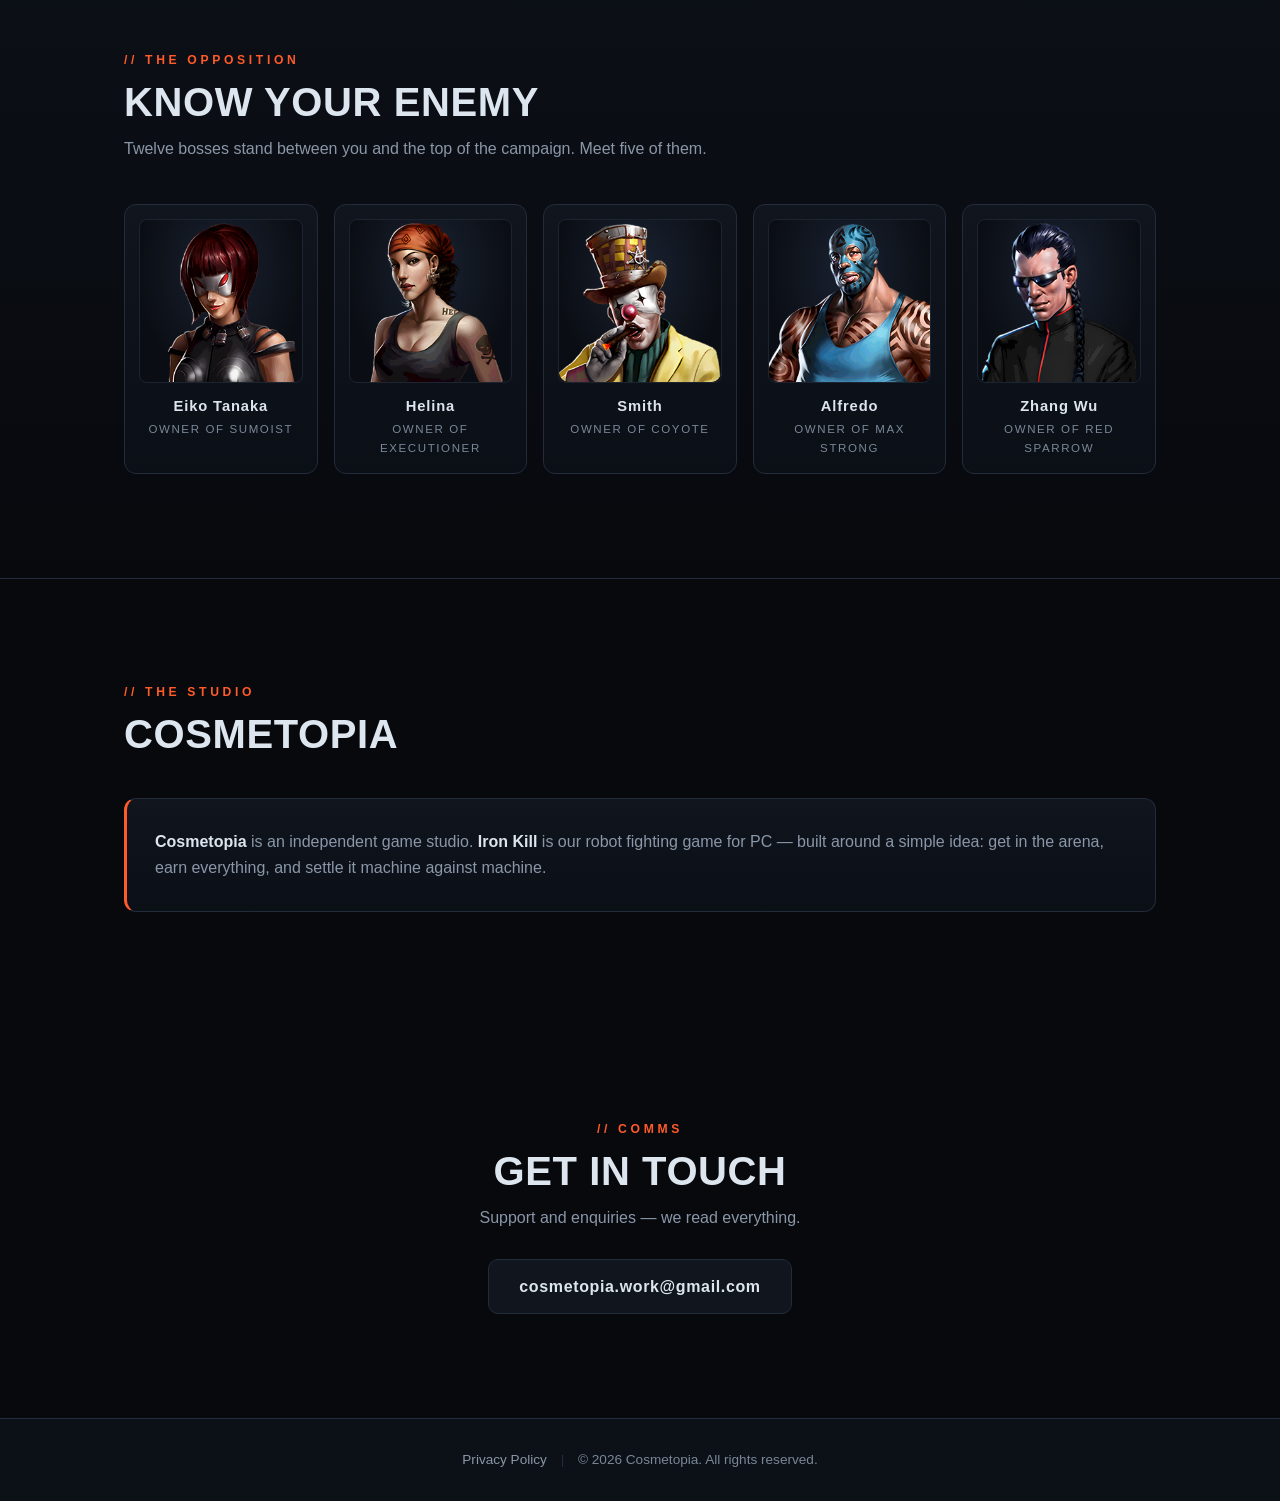
==== commit 232d7874: "Update contact email to cosmetopia.work@gmail.com Co-Authored-By: Claude Fable 5 <noreply@anthropic." ====
--- a/index.html
+++ b/index.html
@@ -388,7 +388,7 @@
       <h2 class="section-title">Get in Touch</h2>
       <p class="section-sub" style="margin-left: auto; margin-right: auto;">Support and enquiries — we read everything.</p>
     </div>
-    <a class="contact-mail" href="mailto:jaidyn.projects@yahoo.com">jaidyn.projects@yahoo.com</a>
+    <a class="contact-mail" href="mailto:cosmetopia.work@gmail.com">cosmetopia.work@gmail.com</a>
   </div>
 </section>
 
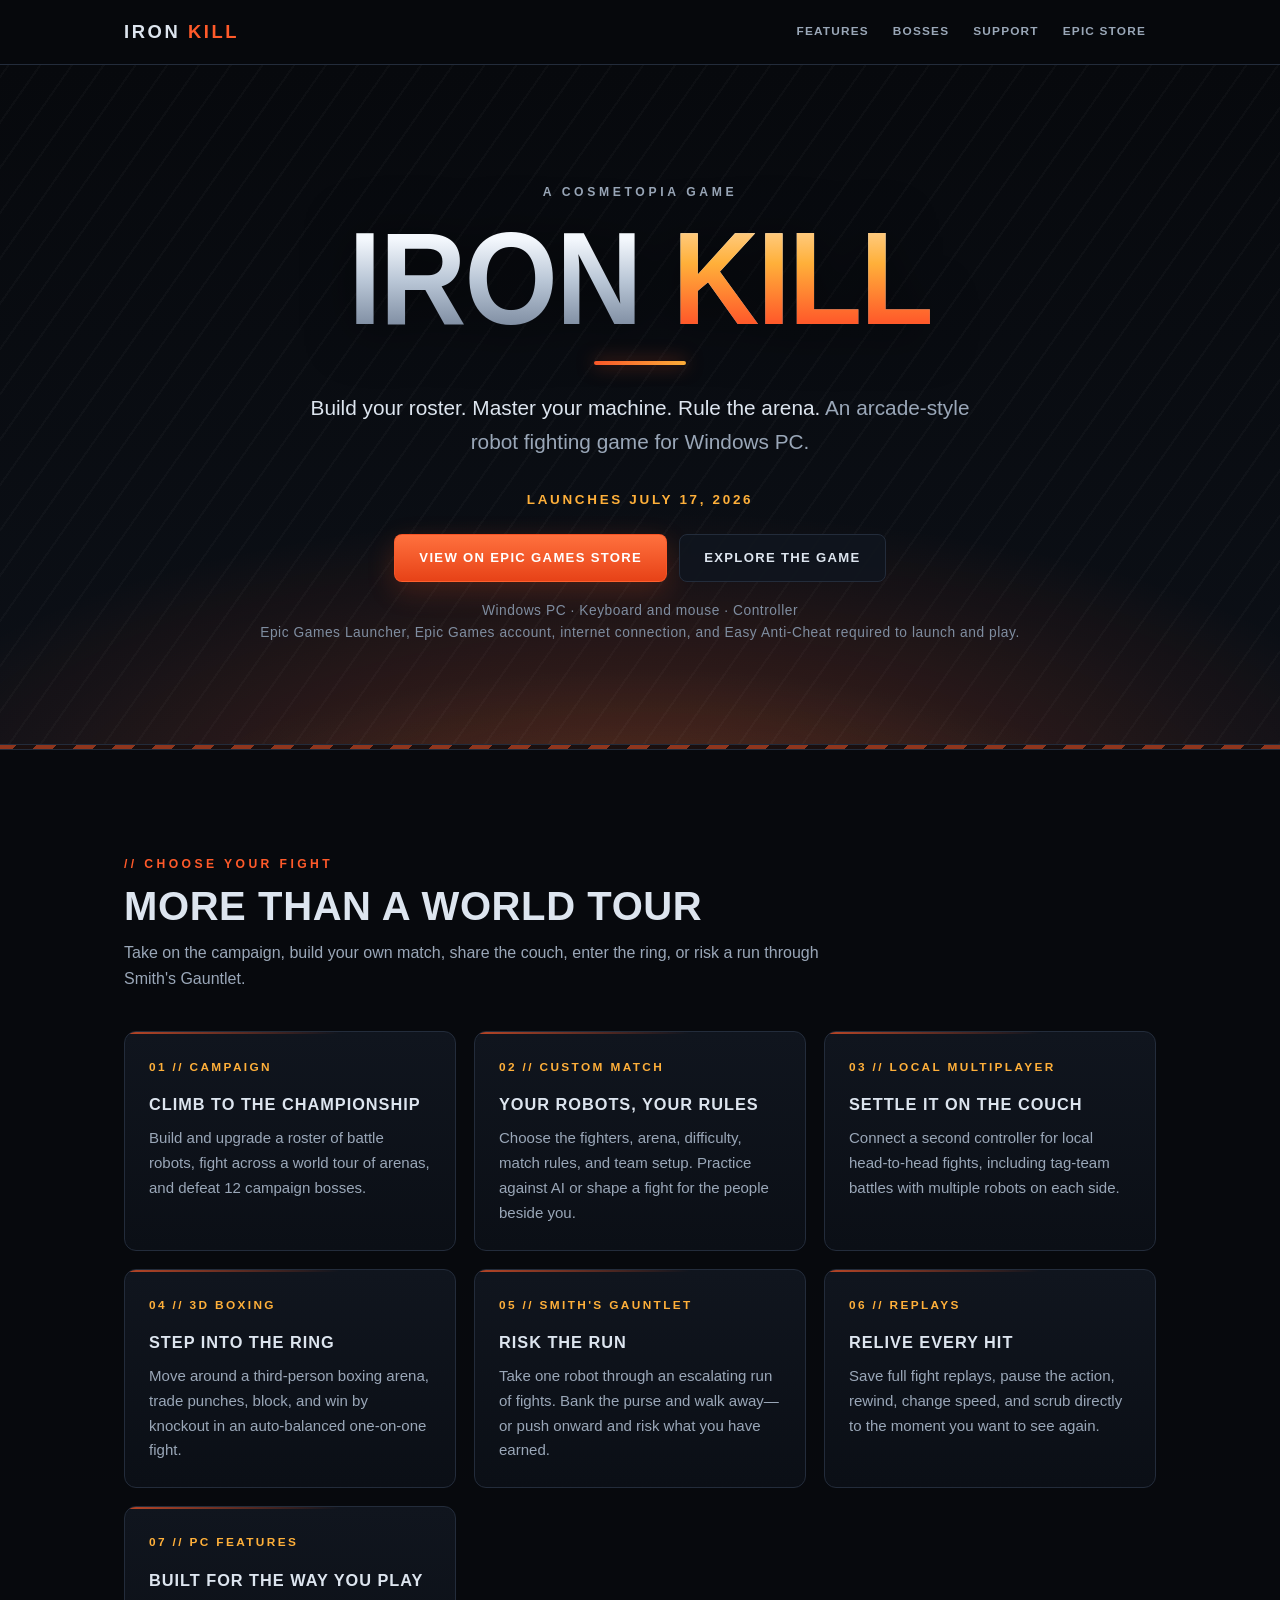
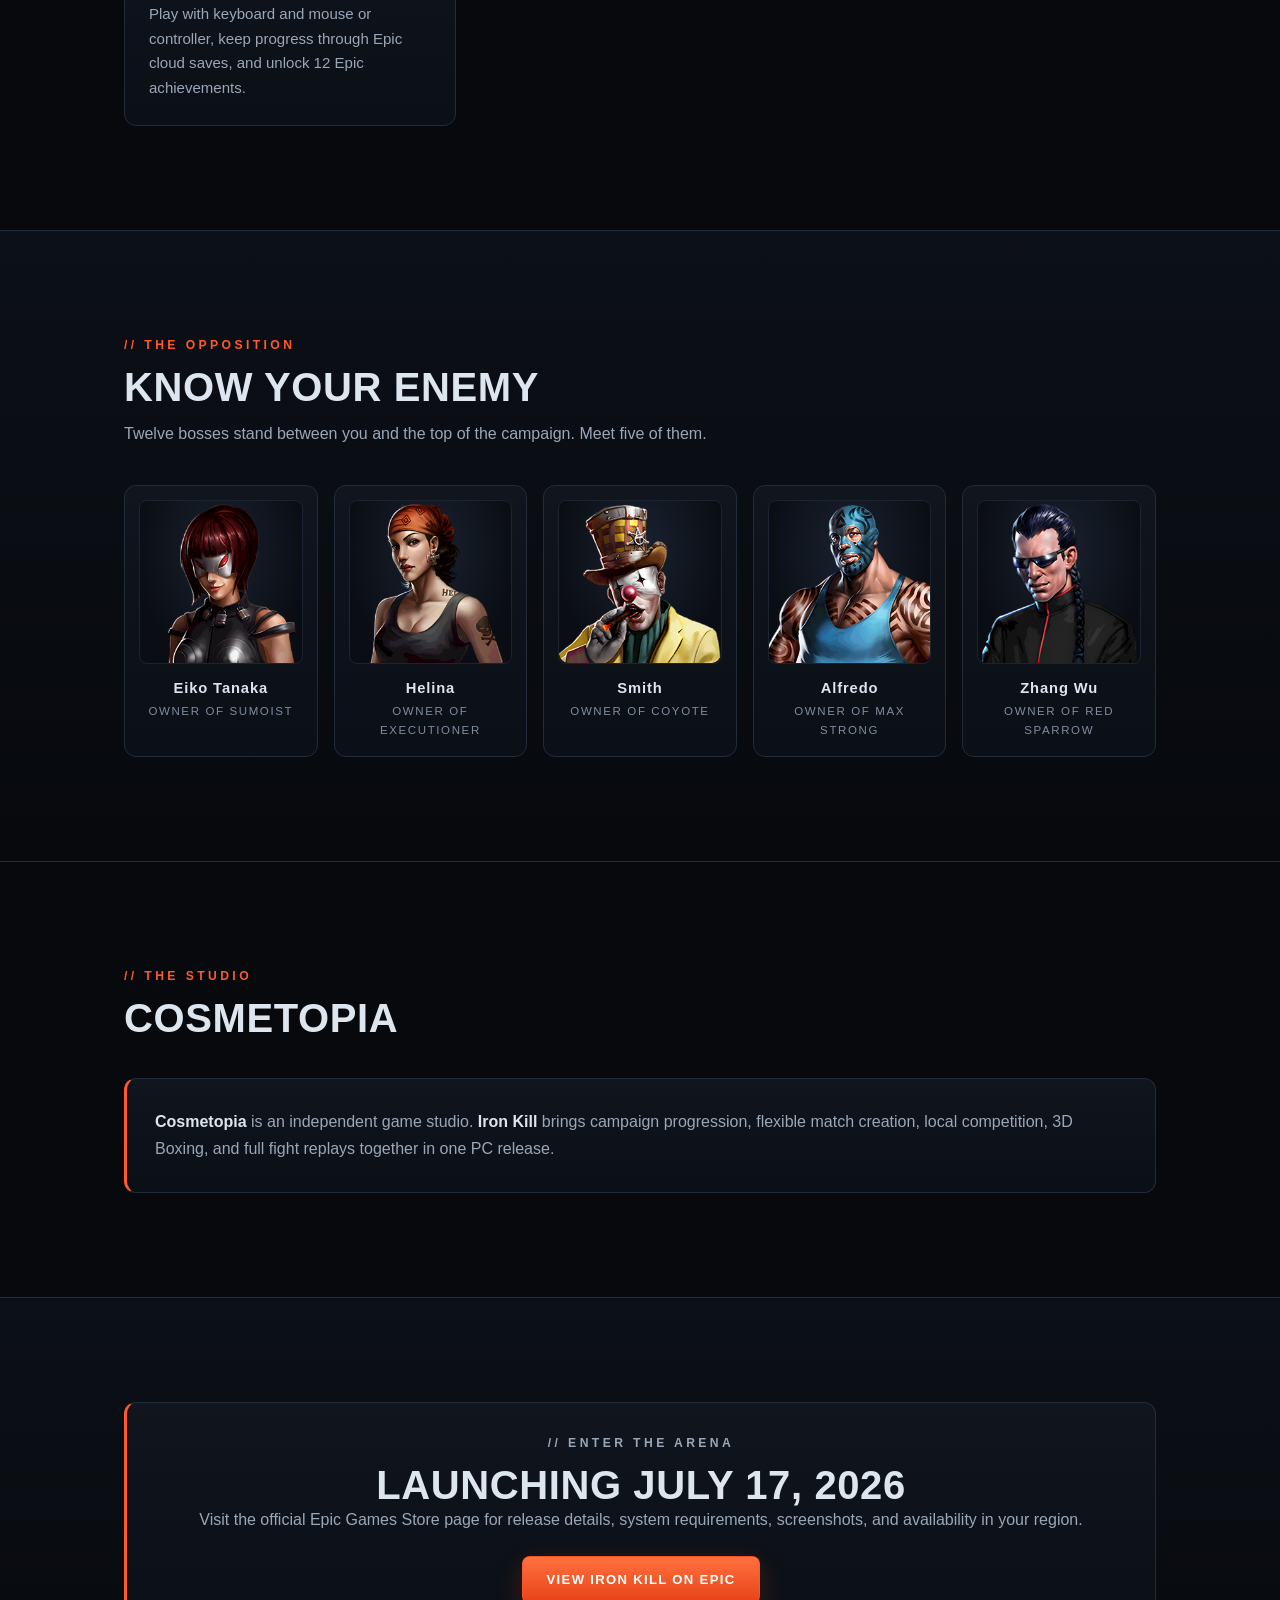
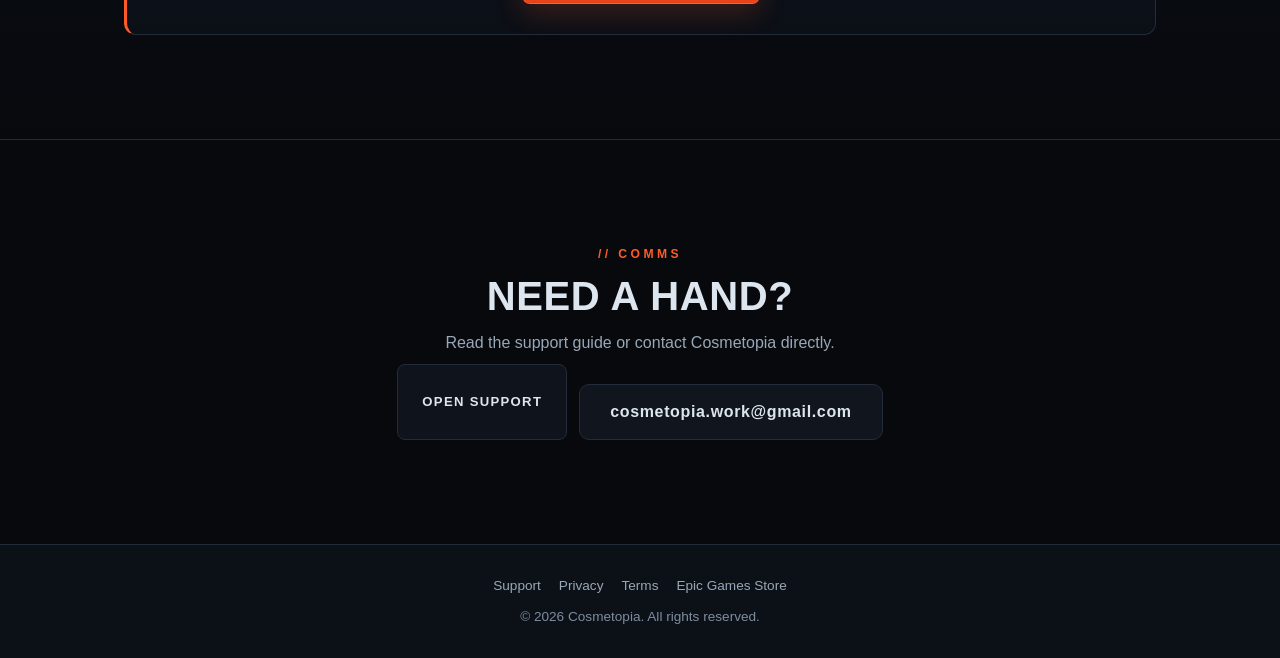
==== commit 46eaa473: "Prepare Iron Kill launch website" ====
--- a/index.html
+++ b/index.html
@@ -4,268 +4,33 @@
 <meta charset="utf-8">
 <meta name="viewport" content="width=device-width, initial-scale=1">
 <title>Iron Kill — Robot Fighting Game for PC | Cosmetopia</title>
-<meta name="description" content="Iron Kill is a robot fighting game for PC. Build and upgrade a roster of battle robots, fight through the campaign and leagues, battle online 1v1, and replay every fight. Coming to the Epic Games Store.">
+<meta name="description" content="Iron Kill launches July 17, 2026 on the Epic Games Store. Build a robot roster, defeat 12 campaign bosses, create custom and local fights, and save full fight replays.">
 <meta name="theme-color" content="#0a0c10">
 <link rel="icon" type="image/png" href="assets/boss-eiko.png">
+<link rel="stylesheet" href="site.css">
 <meta property="og:type" content="website">
 <meta property="og:site_name" content="Cosmetopia">
-<meta property="og:title" content="Iron Kill — Robot Fighting Game for PC">
-<meta property="og:description" content="Build and upgrade a roster of battle robots, fight through the campaign and leagues, battle online 1v1, and replay every fight. Coming to the Epic Games Store.">
-<meta property="og:url" content="https://cosmetopia.games">
+<meta property="og:title" content="Iron Kill — Launching July 17, 2026">
+<meta property="og:description" content="Build your roster, defeat 12 bosses, create custom fights, and relive every hit. Coming to the Epic Games Store for Windows PC.">
+<meta property="og:url" content="https://cosmetopia.games/">
 <meta property="og:image" content="https://cosmetopia.games/assets/boss-eiko.png">
 <meta name="twitter:card" content="summary">
-<meta name="twitter:title" content="Iron Kill — Robot Fighting Game for PC">
-<meta name="twitter:description" content="Build and upgrade a roster of battle robots, fight through the campaign and leagues, battle online 1v1, and replay every fight. Coming to the Epic Games Store.">
+<meta name="twitter:title" content="Iron Kill — Launching July 17, 2026">
+<meta name="twitter:description" content="Build your roster, defeat 12 bosses, create custom fights, and relive every hit on Windows PC.">
 <meta name="twitter:image" content="https://cosmetopia.games/assets/boss-eiko.png">
-<style>
-  :root {
-    color-scheme: dark;
-    --bg: #07090d;
-    --bg2: #0c1017;
-    --panel: #10151e;
-    --edge: #232c3b;
-    --edge-hot: #ff5a2a;
-    --text: #dde5ef;
-    --dim: #8a97a8;
-    --faint: #7a8798;
-    --ember: #ff5a2a;
-    --amber: #ffb03a;
-  }
-  * { box-sizing: border-box; margin: 0; padding: 0; }
-  html { scroll-behavior: smooth; }
-  body {
-    background: var(--bg);
-    color: var(--text);
-    font-family: -apple-system, "Segoe UI", Roboto, Helvetica, Arial, sans-serif;
-    line-height: 1.6;
-    overflow-x: clip;
-  }
-  img { max-width: 100%; height: auto; display: block; }
-  a { color: var(--amber); }
-  .wrap { max-width: 1080px; margin: 0 auto; padding: 0 24px; }
-  section { scroll-margin-top: 84px; }
-
-  /* ---- nav ---- */
-  .nav {
-    position: sticky; top: 0; z-index: 50;
-    background: rgba(7, 9, 13, 0.82);
-    backdrop-filter: blur(10px);
-    -webkit-backdrop-filter: blur(10px);
-    border-bottom: 1px solid var(--edge);
-  }
-  .nav-inner {
-    max-width: 1080px; margin: 0 auto; padding: 0 24px;
-    height: 62px; display: flex; align-items: center; justify-content: space-between; gap: 16px;
-  }
-  .wordmark {
-    font-weight: 900; font-size: 1.15rem; letter-spacing: 0.14em;
-    text-transform: uppercase; text-decoration: none; color: var(--text); white-space: nowrap;
-  }
-  .wordmark .kill { color: var(--ember); }
-  .nav-links { display: flex; gap: 6px; }
-  .nav-links a {
-    color: var(--dim); text-decoration: none; text-transform: uppercase;
-    font-size: 0.76rem; font-weight: 700; letter-spacing: 0.12em;
-    padding: 8px 12px; border-radius: 6px; transition: color 0.15s, background 0.15s;
-  }
-  .nav-links a:hover { color: var(--text); background: rgba(255, 90, 42, 0.1); }
-
-  /* ---- hero ---- */
-  .hero {
-    position: relative;
-    text-align: center;
-    padding: clamp(80px, 14vh, 150px) 24px clamp(72px, 12vh, 130px);
-    background:
-      radial-gradient(ellipse 90% 62% at 50% 108%, rgba(255, 90, 42, 0.22), transparent 68%),
-      radial-gradient(ellipse 60% 42% at 50% 118%, rgba(255, 176, 58, 0.12), transparent 70%),
-      linear-gradient(180deg, var(--bg) 0%, var(--bg2) 100%);
-    overflow: hidden;
-  }
-  .hero::before {
-    content: ""; position: absolute; inset: 0; pointer-events: none;
-    background: repeating-linear-gradient(-55deg,
-      rgba(255, 255, 255, 0.022) 0 2px, transparent 2px 26px);
-  }
-  .hero-inner { position: relative; max-width: 860px; margin: 0 auto; }
-  .kicker {
-    text-transform: uppercase; letter-spacing: 0.32em; font-size: 0.78rem;
-    font-weight: 700; color: var(--dim); margin-bottom: 22px;
-  }
-  .hero h1 {
-    font-size: clamp(3.4rem, 13vw, 7.5rem);
-    font-weight: 900; line-height: 0.94; text-transform: uppercase;
-    letter-spacing: -0.015em;
-    transform: scaleY(1.12);
-    transform-origin: center;
-    background: linear-gradient(180deg, #f4f8fd 18%, #b9c6d6 52%, #6d7c92 100%);
-    -webkit-background-clip: text; background-clip: text;
-    -webkit-text-fill-color: transparent; color: transparent;
-    filter: drop-shadow(0 4px 24px rgba(0, 0, 0, 0.6));
-    margin-bottom: 6px;
-  }
-  .hero h1 .kill {
-    background: linear-gradient(180deg, #ffd8a1 8%, var(--amber) 40%, var(--ember) 80%);
-    -webkit-background-clip: text; background-clip: text;
-    -webkit-text-fill-color: transparent; color: transparent;
-  }
-  .hero-bar {
-    width: 92px; height: 4px; margin: 26px auto 26px;
-    background: linear-gradient(90deg, var(--ember), var(--amber));
-    border-radius: 2px; box-shadow: 0 0 18px rgba(255, 90, 42, 0.55);
-  }
-  .tagline {
-    font-size: clamp(1.05rem, 2.6vw, 1.3rem); color: var(--text);
-    max-width: 620px; margin: 0 auto 34px;
-  }
-  .tagline span { color: var(--dim); }
-  .badge {
-    display: inline-block; padding: 12px 26px;
-    border: 1px solid rgba(255, 90, 42, 0.55); border-radius: 999px;
-    background: rgba(255, 90, 42, 0.09);
-    color: var(--amber); font-weight: 800; font-size: 0.82rem;
-    letter-spacing: 0.22em; text-transform: uppercase;
-    box-shadow: 0 0 26px rgba(255, 90, 42, 0.18), inset 0 0 14px rgba(255, 90, 42, 0.07);
-  }
-  .platform-note { margin-top: 18px; color: var(--faint); font-size: 0.85rem; letter-spacing: 0.06em; }
-
-  /* ---- hazard divider ---- */
-  .hazard {
-    height: 6px;
-    background: repeating-linear-gradient(-45deg,
-      rgba(255, 90, 42, 0.55) 0 14px, rgba(255, 90, 42, 0.08) 14px 28px);
-    border-top: 1px solid var(--edge); border-bottom: 1px solid var(--edge);
-  }
-
-  /* ---- sections ---- */
-  .section { padding: clamp(64px, 9vw, 104px) 0; }
-  .section-head { margin-bottom: 42px; }
-  .section-kicker {
-    color: var(--ember); font-weight: 800; font-size: 0.76rem;
-    text-transform: uppercase; letter-spacing: 0.3em; margin-bottom: 10px;
-  }
-  .section-title {
-    font-size: clamp(1.7rem, 4.4vw, 2.5rem); font-weight: 900;
-    text-transform: uppercase; letter-spacing: 0.015em; line-height: 1.1;
-  }
-  .section-sub { color: var(--dim); margin-top: 12px; max-width: 640px; }
-
-  /* ---- features ---- */
-  .features-grid {
-    display: grid; gap: 18px;
-    grid-template-columns: repeat(auto-fit, minmax(min(100%, 300px), 1fr));
-  }
-  .card {
-    position: relative;
-    background: linear-gradient(180deg, var(--panel), #0b0f16);
-    border: 1px solid var(--edge); border-radius: 12px;
-    padding: 26px 24px 24px;
-    transition: transform 0.18s ease, border-color 0.18s ease, box-shadow 0.18s ease;
-    overflow: hidden;
-  }
-  .card::before {
-    content: ""; position: absolute; top: 0; left: 0; right: 0; height: 2px;
-    background: linear-gradient(90deg, var(--ember), transparent 65%);
-    opacity: 0.65;
-  }
-  .card:hover {
-    transform: translateY(-3px);
-    border-color: rgba(255, 90, 42, 0.5);
-    box-shadow: 0 12px 34px rgba(0, 0, 0, 0.5), 0 0 22px rgba(255, 90, 42, 0.09);
-  }
-  .card-icon {
-    width: 42px; height: 42px; margin-bottom: 16px;
-    display: flex; align-items: center; justify-content: center;
-    border-radius: 9px; border: 1px solid var(--edge);
-    background: rgba(255, 90, 42, 0.08);
-  }
-  .card-icon svg { width: 22px; height: 22px; stroke: var(--amber); fill: none; stroke-width: 1.8; stroke-linecap: round; stroke-linejoin: round; }
-  .card h3 {
-    font-size: 1.02rem; font-weight: 800; text-transform: uppercase;
-    letter-spacing: 0.06em; margin-bottom: 8px;
-  }
-  .card p { color: var(--dim); font-size: 0.94rem; }
-
-  /* ---- boss strip ---- */
-  .media-section { background: linear-gradient(180deg, var(--bg2), var(--bg)); border-top: 1px solid var(--edge); border-bottom: 1px solid var(--edge); }
-  .boss-strip {
-    display: grid; gap: 16px;
-    grid-template-columns: repeat(auto-fit, minmax(min(100%, 160px), 1fr));
-  }
-  .boss-card {
-    background: linear-gradient(180deg, var(--panel), #0b0f16);
-    border: 1px solid var(--edge); border-radius: 12px;
-    padding: 14px 14px 16px; text-align: center;
-    transition: transform 0.18s ease, border-color 0.18s ease, box-shadow 0.18s ease;
-  }
-  .boss-card:hover {
-    transform: translateY(-3px);
-    border-color: rgba(255, 90, 42, 0.55);
-    box-shadow: 0 12px 30px rgba(0, 0, 0, 0.5), 0 0 26px rgba(255, 90, 42, 0.12);
-  }
-  .boss-card img {
-    width: 100%; border-radius: 8px;
-    background: radial-gradient(ellipse at 50% 30%, #1a2231, #0a0d13 75%);
-    border: 1px solid #1c2431;
-  }
-  /* Boss names are proper names — canon casing, no uppercase transform. */
-  .boss-name {
-    margin-top: 12px; font-weight: 800; letter-spacing: 0.06em;
-    font-size: 0.92rem;
-  }
-  .boss-role { display: block; color: var(--faint); font-weight: 400; font-size: 0.72rem; text-transform: uppercase; letter-spacing: 0.14em; margin-top: 2px; }
-
-  /* ---- studio ---- */
-  .studio-box {
-    display: flex; gap: 22px; align-items: flex-start;
-    background: linear-gradient(180deg, var(--panel), #0b0f16);
-    border: 1px solid var(--edge); border-left: 3px solid var(--ember);
-    border-radius: 12px; padding: 30px 28px;
-  }
-  .studio-box p { color: var(--dim); }
-  .studio-box strong { color: var(--text); }
-
-  /* ---- contact ---- */
-  .contact-inner { text-align: center; }
-  .contact-mail {
-    display: inline-block; margin-top: 20px; padding: 14px 30px;
-    border: 1px solid var(--edge); border-radius: 10px;
-    background: var(--panel); color: var(--text); text-decoration: none;
-    font-weight: 700; letter-spacing: 0.04em;
-    transition: border-color 0.18s ease, box-shadow 0.18s ease, transform 0.18s ease;
-  }
-  .contact-mail:hover {
-    border-color: rgba(255, 90, 42, 0.55);
-    box-shadow: 0 0 22px rgba(255, 90, 42, 0.14);
-    transform: translateY(-2px);
-  }
-
-  /* ---- footer ---- */
-  footer {
-    border-top: 1px solid var(--edge); background: var(--bg2);
-    padding: 30px 24px; text-align: center;
-    color: var(--faint); font-size: 0.85rem;
-  }
-  footer a { color: var(--dim); text-decoration: none; }
-  footer a:hover { color: var(--text); }
-  .foot-sep { margin: 0 10px; color: var(--edge); }
-
-  @media (max-width: 480px) {
-    .nav-inner { padding: 0 12px; gap: 10px; }
-    .nav-links { gap: 0; }
-    .nav-links a { padding: 8px 8px; font-size: 0.7rem; }
-    .studio-box { flex-direction: column; }
-  }
-</style>
 </head>
 <body>
 
-<nav class="nav" aria-label="Main">
+<a class="skip-link" href="#main">Skip to main content</a>
+
+<nav class="nav" aria-label="Main navigation">
   <div class="nav-inner">
-    <a class="wordmark" href="#top">IRON&nbsp;<span class="kill">KILL</span></a>
+    <a class="wordmark" href="#top" aria-label="Iron Kill home">IRON&nbsp;<span class="kill">KILL</span></a>
     <div class="nav-links">
       <a href="#features">Features</a>
-      <a href="#media">Media</a>
-      <a href="#contact">Contact</a>
+      <a href="#opposition">Bosses</a>
+      <a href="support.html">Support</a>
+      <a href="https://store.epicgames.com/p/iron-kill-205f29?lang=en-US">Epic Store</a>
     </div>
   </div>
 </nav>
@@ -275,127 +40,146 @@
     <p class="kicker">A Cosmetopia Game</p>
     <h1>IRON <span class="kill">KILL</span></h1>
     <div class="hero-bar" aria-hidden="true"></div>
-    <p class="tagline">Build, upgrade, and master a roster of battle robots — then fight your way through a world tour of arenas. <span>A robot fighting game for PC.</span></p>
-    <p><span class="badge">Coming to the Epic Games Store</span></p>
-    <p class="platform-note">Windows PC · Keyboard, mouse &amp; gamepad</p>
+    <p class="tagline">Build your roster. Master your machine. Rule the arena. <span>An arcade-style robot fighting game for Windows PC.</span></p>
+    <p class="launch-date">Launches July 17, 2026</p>
+    <div class="cta-row">
+      <a class="cta" href="https://store.epicgames.com/p/iron-kill-205f29?lang=en-US">View on Epic Games Store</a>
+      <a class="cta secondary" href="#features">Explore the game</a>
+    </div>
+    <p class="platform-note">Windows PC · Keyboard and mouse · Controller<br>Epic Games Launcher, Epic Games account, internet connection, and Easy Anti-Cheat required to launch and play.</p>
   </div>
 </header>
 
 <div class="hazard" aria-hidden="true"></div>
 
-<section class="section" id="features">
-  <div class="wrap">
-    <div class="section-head">
-      <p class="section-kicker">// Arsenal</p>
-      <h2 class="section-title">Built for the Fight</h2>
-      <p class="section-sub">Every robot, every upgrade, every unlock — earned in the arena.</p>
-    </div>
-    <div class="features-grid">
-      <div class="card">
-        <div class="card-icon" aria-hidden="true">
-          <svg viewBox="0 0 24 24"><rect x="5" y="4" width="14" height="12" rx="2"/><circle cx="9.5" cy="9.5" r="1.4"/><circle cx="14.5" cy="9.5" r="1.4"/><path d="M9 20h6M12 16v4M12 2v2"/></svg>
-        </div>
-        <h3>Fighter Robot Roster</h3>
-        <p>Dozens of unique fighter robots to collect and upgrade. Tune your machine and take it into battle.</p>
+<main id="main">
+  <section class="section" id="features">
+    <div class="wrap">
+      <div class="section-head">
+        <p class="section-kicker">// Choose Your Fight</p>
+        <h2 class="section-title">More Than a World Tour</h2>
+        <p class="section-sub">Take on the campaign, build your own match, share the couch, enter the ring, or risk a run through Smith's Gauntlet.</p>
       </div>
-      <div class="card">
-        <div class="card-icon" aria-hidden="true">
-          <svg viewBox="0 0 24 24"><path d="M8 21h8M10 21v-4M14 21v-4M6 4h12v4a6 6 0 0 1-12 0V4z"/><path d="M6 6H3.5a2.5 2.5 0 0 0 2.6 4M18 6h2.5a2.5 2.5 0 0 1-2.6 4"/></svg>
-        </div>
-        <h3>Campaign, Leagues &amp; 1v1</h3>
-        <p>Fight through the campaign, climb the leagues, and take on other players in online 1&nbsp;v&nbsp;1 battles.</p>
-      </div>
-      <div class="card">
-        <div class="card-icon" aria-hidden="true">
-          <svg viewBox="0 0 24 24"><circle cx="12" cy="12" r="9"/><path d="M12 7v5l3.5 2"/><path d="M4.5 7.5 3 6M3 6v3.2M3 6h3.2"/></svg>
-        </div>
-        <h3>Fight Replays</h3>
-        <p>Every fight can be replayed — pause the action, rewind it, and scrub to any moment.</p>
-      </div>
-      <div class="card">
-        <div class="card-icon" aria-hidden="true">
-          <svg viewBox="0 0 24 24"><path d="M12 3l7 3v5c0 4.4-2.9 8-7 10-4.1-2-7-5.6-7-10V6l7-3z"/><path d="M9.2 12l2 2 3.8-4"/></svg>
-        </div>
-        <h3>Achievements &amp; Unlocks</h3>
-        <p>Earn an achievement for every boss you take down, and unlock profile pictures as you grow your robot collection.</p>
-      </div>
-      <div class="card">
-        <div class="card-icon" aria-hidden="true">
-          <svg viewBox="0 0 24 24"><rect x="2" y="7" width="20" height="10" rx="3"/><path d="M7 10v4M5 12h4"/><circle cx="16" cy="11" r="0.8"/><circle cx="18.5" cy="13" r="0.8"/></svg>
-        </div>
-        <h3>Full PC Controls</h3>
-        <p>Full keyboard, mouse, and gamepad support — fight the way you want to fight.</p>
-      </div>
-      <div class="card">
-        <div class="card-icon" aria-hidden="true">
-          <svg viewBox="0 0 24 24"><circle cx="12" cy="12" r="9"/><path d="M12 8v8M9.5 10.2c0-1 1.1-1.7 2.5-1.7s2.5.7 2.5 1.7c0 2.5-5 1.5-5 3.8 0 1 1.1 1.7 2.5 1.7s2.5-.7 2.5-1.7"/></svg>
-        </div>
-        <h3>No Ads. No Catches.</h3>
-        <p>One purchase, the whole game. No advertising — everything is earnable through play.</p>
+      <div class="features-grid">
+        <article class="card">
+          <span class="card-number">01 // CAMPAIGN</span>
+          <h3>Climb to the Championship</h3>
+          <p>Build and upgrade a roster of battle robots, fight across a world tour of arenas, and defeat 12 campaign bosses.</p>
+        </article>
+        <article class="card">
+          <span class="card-number">02 // CUSTOM MATCH</span>
+          <h3>Your Robots, Your Rules</h3>
+          <p>Choose the fighters, arena, difficulty, match rules, and team setup. Practice against AI or shape a fight for the people beside you.</p>
+        </article>
+        <article class="card">
+          <span class="card-number">03 // LOCAL MULTIPLAYER</span>
+          <h3>Settle It on the Couch</h3>
+          <p>Connect a second controller for local head-to-head fights, including tag-team battles with multiple robots on each side.</p>
+        </article>
+        <article class="card">
+          <span class="card-number">04 // 3D BOXING</span>
+          <h3>Step Into the Ring</h3>
+          <p>Move around a third-person boxing arena, trade punches, block, and win by knockout in an auto-balanced one-on-one fight.</p>
+        </article>
+        <article class="card">
+          <span class="card-number">05 // SMITH'S GAUNTLET</span>
+          <h3>Risk the Run</h3>
+          <p>Take one robot through an escalating run of fights. Bank the purse and walk away—or push onward and risk what you have earned.</p>
+        </article>
+        <article class="card">
+          <span class="card-number">06 // REPLAYS</span>
+          <h3>Relive Every Hit</h3>
+          <p>Save full fight replays, pause the action, rewind, change speed, and scrub directly to the moment you want to see again.</p>
+        </article>
+        <article class="card">
+          <span class="card-number">07 // PC FEATURES</span>
+          <h3>Built for the Way You Play</h3>
+          <p>Play with keyboard and mouse or controller, keep progress through Epic cloud saves, and unlock 12 Epic achievements.</p>
+        </article>
       </div>
     </div>
-  </div>
-</section>
+  </section>
 
-<section class="section media-section" id="media">
-  <div class="wrap">
-    <div class="section-head">
-      <p class="section-kicker">// The Opposition</p>
-      <h2 class="section-title">Know Your Enemy</h2>
-      <p class="section-sub">Twelve bosses stand between you and the top of the campaign. Meet five of them.</p>
+  <section class="section media-section" id="opposition">
+    <div class="wrap">
+      <div class="section-head">
+        <p class="section-kicker">// The Opposition</p>
+        <h2 class="section-title">Know Your Enemy</h2>
+        <p class="section-sub">Twelve bosses stand between you and the top of the campaign. Meet five of them.</p>
+      </div>
+      <div class="boss-strip">
+        <figure class="boss-card">
+          <img src="assets/boss-eiko.png" width="256" height="256" loading="lazy" alt="Eiko Tanaka, a red-haired fighter wearing a silver combat visor">
+          <figcaption class="boss-name">Eiko Tanaka<span class="boss-role">Owner of Sumoist</span></figcaption>
+        </figure>
+        <figure class="boss-card">
+          <img src="assets/boss-helina.png" width="256" height="256" loading="lazy" alt="Helina, a tattooed fighter wearing an orange bandana">
+          <figcaption class="boss-name">Helina<span class="boss-role">Owner of Executioner</span></figcaption>
+        </figure>
+        <figure class="boss-card">
+          <img src="assets/boss-smith.png" width="256" height="256" loading="lazy" alt="Smith, a grinning clown in a battered top hat holding a cigar">
+          <figcaption class="boss-name">Smith<span class="boss-role">Owner of Coyote</span></figcaption>
+        </figure>
+        <figure class="boss-card">
+          <img src="assets/boss-alfredo.png" width="256" height="256" loading="lazy" alt="Alfredo, a heavyweight wrestler in a blue mask with tattooed arms">
+          <figcaption class="boss-name">Alfredo<span class="boss-role">Owner of Max Strong</span></figcaption>
+        </figure>
+        <figure class="boss-card">
+          <img src="assets/boss-zang.png" width="256" height="256" loading="lazy" alt="Zhang Wu, a long-braided fighter wearing a black outfit and dark visor glasses">
+          <figcaption class="boss-name">Zhang Wu<span class="boss-role">Owner of Red Sparrow</span></figcaption>
+        </figure>
+      </div>
     </div>
-    <div class="boss-strip">
-      <figure class="boss-card">
-        <img src="assets/boss-eiko.png" width="256" height="256" alt="Eiko Tanaka — boss character portrait: a red-haired fighter wearing a silver combat visor">
-        <figcaption class="boss-name">Eiko Tanaka<span class="boss-role">Owner of Sumoist</span></figcaption>
-      </figure>
-      <figure class="boss-card">
-        <img src="assets/boss-helina.png" width="256" height="256" alt="Helina — boss character portrait: a tattooed fighter in an orange bandana">
-        <figcaption class="boss-name">Helina<span class="boss-role">Owner of Executioner</span></figcaption>
-      </figure>
-      <figure class="boss-card">
-        <img src="assets/boss-smith.png" width="256" height="256" alt="Smith — boss character portrait: a grinning clown in a battered top hat, cigar in hand">
-        <figcaption class="boss-name">Smith<span class="boss-role">Owner of Coyote</span></figcaption>
-      </figure>
-      <figure class="boss-card">
-        <img src="assets/boss-alfredo.png" width="256" height="256" alt="Alfredo — boss character portrait: a heavyweight wrestler in a blue mask with tattooed arms">
-        <figcaption class="boss-name">Alfredo<span class="boss-role">Owner of Max Strong</span></figcaption>
-      </figure>
-      <figure class="boss-card">
-        <img src="assets/boss-zang.png" width="256" height="256" alt="Zhang Wu — boss character portrait: a long-braided figure in black wearing dark visor glasses">
-        <figcaption class="boss-name">Zhang Wu<span class="boss-role">Owner of Red Sparrow</span></figcaption>
-      </figure>
+  </section>
+
+  <section class="section" id="studio">
+    <div class="wrap">
+      <div class="section-head">
+        <p class="section-kicker">// The Studio</p>
+        <h2 class="section-title">Cosmetopia</h2>
+      </div>
+      <div class="studio-box">
+        <p><strong>Cosmetopia</strong> is an independent game studio. <strong>Iron Kill</strong> brings campaign progression, flexible match creation, local competition, 3D Boxing, and full fight replays together in one PC release.</p>
+      </div>
     </div>
-  </div>
-</section>
+  </section>
 
-<section class="section" id="studio">
-  <div class="wrap">
-    <div class="section-head">
-      <p class="section-kicker">// The Studio</p>
-      <h2 class="section-title">Cosmetopia</h2>
+  <section class="section media-section" id="launch">
+    <div class="wrap">
+      <div class="launch-box">
+        <p class="section-kicker">// Enter the Arena</p>
+        <h2 class="section-title">Launching July 17, 2026</h2>
+        <p>Visit the official Epic Games Store page for release details, system requirements, screenshots, and availability in your region.</p>
+        <div class="cta-row">
+          <a class="cta" href="https://store.epicgames.com/p/iron-kill-205f29?lang=en-US">View Iron Kill on Epic</a>
+        </div>
+      </div>
     </div>
-    <div class="studio-box">
-      <p><strong>Cosmetopia</strong> is an independent game studio. <strong>Iron Kill</strong> is our robot fighting game for PC — built around a simple idea: get in the arena, earn everything, and settle it machine against machine.</p>
+  </section>
+
+  <section class="section" id="contact">
+    <div class="wrap contact-inner">
+      <div class="section-head" style="margin-bottom: 8px;">
+        <p class="section-kicker">// Comms</p>
+        <h2 class="section-title">Need a Hand?</h2>
+        <p class="section-sub" style="margin-inline: auto;">Read the support guide or contact Cosmetopia directly.</p>
+      </div>
+      <div class="cta-row">
+        <a class="cta secondary" href="support.html">Open Support</a>
+        <a class="contact-mail" href="mailto:cosmetopia.work@gmail.com">cosmetopia.work@gmail.com</a>
+      </div>
     </div>
-  </div>
-</section>
-
-<section class="section" id="contact">
-  <div class="wrap contact-inner">
-    <div class="section-head" style="margin-bottom: 8px;">
-      <p class="section-kicker">// Comms</p>
-      <h2 class="section-title">Get in Touch</h2>
-      <p class="section-sub" style="margin-left: auto; margin-right: auto;">Support and enquiries — we read everything.</p>
-    </div>
-    <a class="contact-mail" href="mailto:cosmetopia.work@gmail.com">cosmetopia.work@gmail.com</a>
-  </div>
-</section>
+  </section>
+</main>
 
 <footer>
-  <a href="privacy.html">Privacy Policy</a>
-  <span class="foot-sep">|</span>
-  © 2026 Cosmetopia. All rights reserved.
+  <div class="footer-links" aria-label="Legal and support links">
+    <a href="support.html">Support</a>
+    <a href="privacy.html">Privacy</a>
+    <a href="terms.html">Terms</a>
+    <a href="https://store.epicgames.com/p/iron-kill-205f29?lang=en-US">Epic Games Store</a>
+  </div>
+  <p>© 2026 Cosmetopia. All rights reserved.</p>
 </footer>
 
 </body>
--- a/site.css
+++ b/site.css
@@ -0,0 +1,664 @@
+:root {
+  color-scheme: dark;
+  --bg: #07090d;
+  --bg2: #0c1017;
+  --panel: #10151e;
+  --panel2: #0b0f16;
+  --edge: #232c3b;
+  --text: #dde5ef;
+  --dim: #9aa7b8;
+  --faint: #7f8da0;
+  --ember: #ff5a2a;
+  --amber: #ffb03a;
+  --green: #7ddc9b;
+  --max: 1080px;
+}
+
+* {
+  box-sizing: border-box;
+  margin: 0;
+  padding: 0;
+}
+
+html {
+  scroll-behavior: smooth;
+}
+
+body {
+  min-height: 100vh;
+  background: var(--bg);
+  color: var(--text);
+  font-family: -apple-system, BlinkMacSystemFont, "Segoe UI", Roboto, Helvetica, Arial, sans-serif;
+  line-height: 1.65;
+  overflow-x: clip;
+}
+
+img {
+  display: block;
+  max-width: 100%;
+  height: auto;
+}
+
+a {
+  color: var(--amber);
+}
+
+a:hover {
+  color: #ffd28a;
+}
+
+a:focus-visible,
+button:focus-visible {
+  outline: 3px solid var(--amber);
+  outline-offset: 3px;
+}
+
+.skip-link {
+  position: fixed;
+  top: 10px;
+  left: 10px;
+  z-index: 100;
+  transform: translateY(-160%);
+  padding: 10px 14px;
+  border-radius: 6px;
+  background: var(--amber);
+  color: #171006;
+  font-weight: 800;
+  text-decoration: none;
+}
+
+.skip-link:focus {
+  transform: translateY(0);
+}
+
+.wrap {
+  width: min(100%, var(--max));
+  margin: 0 auto;
+  padding-inline: 24px;
+}
+
+section {
+  scroll-margin-top: 84px;
+}
+
+/* Navigation */
+.nav {
+  position: sticky;
+  top: 0;
+  z-index: 50;
+  border-bottom: 1px solid var(--edge);
+  background: rgba(7, 9, 13, 0.9);
+  backdrop-filter: blur(10px);
+  -webkit-backdrop-filter: blur(10px);
+}
+
+.nav-inner {
+  width: min(100%, var(--max));
+  min-height: 64px;
+  margin: 0 auto;
+  padding: 8px 24px;
+  display: flex;
+  align-items: center;
+  justify-content: space-between;
+  gap: 18px;
+}
+
+.wordmark {
+  color: var(--text);
+  font-size: 1.15rem;
+  font-weight: 900;
+  letter-spacing: 0.14em;
+  text-decoration: none;
+  text-transform: uppercase;
+  white-space: nowrap;
+}
+
+.wordmark .kill {
+  color: var(--ember);
+}
+
+.nav-links {
+  display: flex;
+  flex-wrap: wrap;
+  justify-content: flex-end;
+  gap: 4px;
+}
+
+.nav-links a {
+  padding: 8px 10px;
+  border-radius: 6px;
+  color: var(--dim);
+  font-size: 0.74rem;
+  font-weight: 750;
+  letter-spacing: 0.1em;
+  text-decoration: none;
+  text-transform: uppercase;
+}
+
+.nav-links a:hover,
+.nav-links a[aria-current="page"] {
+  background: rgba(255, 90, 42, 0.12);
+  color: var(--text);
+}
+
+/* Hero */
+.hero {
+  position: relative;
+  overflow: hidden;
+  padding: clamp(78px, 13vh, 142px) 24px clamp(70px, 11vh, 118px);
+  background:
+    radial-gradient(ellipse 90% 62% at 50% 108%, rgba(255, 90, 42, 0.24), transparent 68%),
+    radial-gradient(ellipse 60% 42% at 50% 118%, rgba(255, 176, 58, 0.13), transparent 70%),
+    linear-gradient(180deg, var(--bg) 0%, var(--bg2) 100%);
+  text-align: center;
+}
+
+.hero::before {
+  content: "";
+  position: absolute;
+  inset: 0;
+  pointer-events: none;
+  background: repeating-linear-gradient(-55deg, rgba(255, 255, 255, 0.022) 0 2px, transparent 2px 26px);
+}
+
+.hero-inner {
+  position: relative;
+  max-width: 880px;
+  margin: 0 auto;
+}
+
+.kicker,
+.section-kicker,
+.page-kicker {
+  color: var(--ember);
+  font-size: 0.76rem;
+  font-weight: 800;
+  letter-spacing: 0.28em;
+  text-transform: uppercase;
+}
+
+.hero .kicker {
+  margin-bottom: 20px;
+  color: var(--dim);
+  letter-spacing: 0.3em;
+}
+
+.hero h1 {
+  margin-bottom: 6px;
+  background: linear-gradient(180deg, #f4f8fd 18%, #b9c6d6 52%, #6d7c92 100%);
+  background-clip: text;
+  -webkit-background-clip: text;
+  color: transparent;
+  -webkit-text-fill-color: transparent;
+  filter: drop-shadow(0 4px 24px rgba(0, 0, 0, 0.6));
+  font-size: clamp(3.4rem, 13vw, 7.5rem);
+  font-weight: 900;
+  letter-spacing: -0.015em;
+  line-height: 0.94;
+  text-transform: uppercase;
+  transform: scaleY(1.1);
+  transform-origin: center;
+}
+
+.hero h1 .kill {
+  background: linear-gradient(180deg, #ffd8a1 8%, var(--amber) 40%, var(--ember) 80%);
+  background-clip: text;
+  -webkit-background-clip: text;
+  color: transparent;
+  -webkit-text-fill-color: transparent;
+}
+
+.hero-bar {
+  width: 92px;
+  height: 4px;
+  margin: 26px auto;
+  border-radius: 2px;
+  background: linear-gradient(90deg, var(--ember), var(--amber));
+  box-shadow: 0 0 18px rgba(255, 90, 42, 0.55);
+}
+
+.tagline {
+  max-width: 690px;
+  margin: 0 auto 30px;
+  color: var(--text);
+  font-size: clamp(1.05rem, 2.6vw, 1.3rem);
+}
+
+.tagline span {
+  color: var(--dim);
+}
+
+.launch-date {
+  margin-bottom: 22px;
+  color: var(--amber);
+  font-size: 0.84rem;
+  font-weight: 850;
+  letter-spacing: 0.2em;
+  text-transform: uppercase;
+}
+
+.cta-row {
+  display: flex;
+  flex-wrap: wrap;
+  justify-content: center;
+  gap: 12px;
+}
+
+.cta {
+  display: inline-flex;
+  min-height: 48px;
+  align-items: center;
+  justify-content: center;
+  padding: 12px 24px;
+  border: 1px solid rgba(255, 90, 42, 0.7);
+  border-radius: 8px;
+  background: linear-gradient(180deg, #ff713e, #e74217);
+  box-shadow: 0 9px 28px rgba(255, 90, 42, 0.2);
+  color: #fff;
+  font-size: 0.82rem;
+  font-weight: 850;
+  letter-spacing: 0.1em;
+  text-decoration: none;
+  text-transform: uppercase;
+  transition: transform 0.18s ease, box-shadow 0.18s ease;
+}
+
+.cta:hover {
+  color: #fff;
+  transform: translateY(-2px);
+  box-shadow: 0 12px 34px rgba(255, 90, 42, 0.3);
+}
+
+.cta.secondary {
+  border-color: var(--edge);
+  background: rgba(16, 21, 30, 0.92);
+  box-shadow: none;
+  color: var(--text);
+}
+
+.platform-note {
+  margin-top: 18px;
+  color: var(--faint);
+  font-size: 0.86rem;
+  letter-spacing: 0.04em;
+}
+
+.hazard {
+  height: 6px;
+  border-top: 1px solid var(--edge);
+  border-bottom: 1px solid var(--edge);
+  background: repeating-linear-gradient(-45deg, rgba(255, 90, 42, 0.55) 0 14px, rgba(255, 90, 42, 0.08) 14px 28px);
+}
+
+/* Home page sections */
+.section {
+  padding: clamp(64px, 9vw, 104px) 0;
+}
+
+.section-head {
+  margin-bottom: 38px;
+}
+
+.section-kicker {
+  margin-bottom: 10px;
+}
+
+.section-title {
+  font-size: clamp(1.7rem, 4.4vw, 2.5rem);
+  font-weight: 900;
+  letter-spacing: 0.015em;
+  line-height: 1.1;
+  text-transform: uppercase;
+}
+
+.section-sub {
+  max-width: 700px;
+  margin-top: 12px;
+  color: var(--dim);
+}
+
+.features-grid {
+  display: grid;
+  grid-template-columns: repeat(auto-fit, minmax(min(100%, 300px), 1fr));
+  gap: 18px;
+}
+
+.card {
+  position: relative;
+  overflow: hidden;
+  min-height: 100%;
+  padding: 26px 24px 24px;
+  border: 1px solid var(--edge);
+  border-radius: 12px;
+  background: linear-gradient(180deg, var(--panel), var(--panel2));
+  transition: transform 0.18s ease, border-color 0.18s ease, box-shadow 0.18s ease;
+}
+
+.card::before {
+  content: "";
+  position: absolute;
+  top: 0;
+  right: 0;
+  left: 0;
+  height: 2px;
+  background: linear-gradient(90deg, var(--ember), transparent 65%);
+  opacity: 0.7;
+}
+
+.card:hover {
+  border-color: rgba(255, 90, 42, 0.5);
+  box-shadow: 0 12px 34px rgba(0, 0, 0, 0.5), 0 0 22px rgba(255, 90, 42, 0.09);
+  transform: translateY(-3px);
+}
+
+.card-number {
+  display: block;
+  margin-bottom: 14px;
+  color: var(--amber);
+  font-size: 0.74rem;
+  font-weight: 900;
+  letter-spacing: 0.2em;
+}
+
+.card h3 {
+  margin-bottom: 8px;
+  font-size: 1.02rem;
+  font-weight: 800;
+  letter-spacing: 0.06em;
+  text-transform: uppercase;
+}
+
+.card p {
+  color: var(--dim);
+  font-size: 0.94rem;
+}
+
+.media-section {
+  border-top: 1px solid var(--edge);
+  border-bottom: 1px solid var(--edge);
+  background: linear-gradient(180deg, var(--bg2), var(--bg));
+}
+
+.boss-strip {
+  display: grid;
+  grid-template-columns: repeat(auto-fit, minmax(min(100%, 160px), 1fr));
+  gap: 16px;
+}
+
+.boss-card {
+  padding: 14px 14px 16px;
+  border: 1px solid var(--edge);
+  border-radius: 12px;
+  background: linear-gradient(180deg, var(--panel), var(--panel2));
+  text-align: center;
+  transition: transform 0.18s ease, border-color 0.18s ease, box-shadow 0.18s ease;
+}
+
+.boss-card:hover {
+  border-color: rgba(255, 90, 42, 0.55);
+  box-shadow: 0 12px 30px rgba(0, 0, 0, 0.5), 0 0 26px rgba(255, 90, 42, 0.12);
+  transform: translateY(-3px);
+}
+
+.boss-card img {
+  width: 100%;
+  border: 1px solid #1c2431;
+  border-radius: 8px;
+  background: radial-gradient(ellipse at 50% 30%, #1a2231, #0a0d13 75%);
+}
+
+.boss-name {
+  margin-top: 12px;
+  font-size: 0.92rem;
+  font-weight: 800;
+  letter-spacing: 0.06em;
+}
+
+.boss-role {
+  display: block;
+  margin-top: 2px;
+  color: var(--faint);
+  font-size: 0.72rem;
+  font-weight: 400;
+  letter-spacing: 0.14em;
+  text-transform: uppercase;
+}
+
+.studio-box,
+.launch-box {
+  padding: 30px 28px;
+  border: 1px solid var(--edge);
+  border-left: 3px solid var(--ember);
+  border-radius: 12px;
+  background: linear-gradient(180deg, var(--panel), var(--panel2));
+}
+
+.studio-box p,
+.launch-box p {
+  color: var(--dim);
+}
+
+.studio-box strong,
+.launch-box strong {
+  color: var(--text);
+}
+
+.launch-box {
+  text-align: center;
+}
+
+.launch-box .cta-row {
+  margin-top: 22px;
+}
+
+.contact-inner {
+  text-align: center;
+}
+
+.contact-mail {
+  display: inline-block;
+  margin-top: 20px;
+  padding: 14px 30px;
+  border: 1px solid var(--edge);
+  border-radius: 10px;
+  background: var(--panel);
+  color: var(--text);
+  font-weight: 700;
+  letter-spacing: 0.04em;
+  text-decoration: none;
+}
+
+.contact-mail:hover {
+  border-color: rgba(255, 90, 42, 0.55);
+  color: var(--text);
+}
+
+/* Support and legal pages */
+.page-main {
+  width: min(100%, 840px);
+  margin: 0 auto;
+  padding: 54px 24px 78px;
+}
+
+.page-main h1 {
+  margin: 8px 0 6px;
+  font-size: clamp(1.9rem, 5vw, 2.6rem);
+  font-weight: 900;
+  letter-spacing: 0.015em;
+  line-height: 1.15;
+  text-transform: uppercase;
+}
+
+.updated,
+.lede,
+.page-main p,
+.page-main li,
+.page-main dd {
+  color: var(--dim);
+}
+
+.updated {
+  margin-bottom: 14px;
+}
+
+.lede {
+  max-width: 690px;
+  font-size: 1.04rem;
+}
+
+.rule {
+  width: 72px;
+  height: 3px;
+  margin: 0 0 30px;
+  border-radius: 2px;
+  background: linear-gradient(90deg, var(--ember), var(--amber));
+}
+
+.page-main h2 {
+  margin: 38px 0 10px;
+  font-size: 1.08rem;
+  font-weight: 850;
+  letter-spacing: 0.06em;
+  text-transform: uppercase;
+}
+
+.page-main h3 {
+  margin: 22px 0 6px;
+  font-size: 0.98rem;
+}
+
+.page-main p + p {
+  margin-top: 12px;
+}
+
+.page-main ul,
+.page-main ol {
+  margin: 10px 0;
+  padding-left: 23px;
+}
+
+.page-main li {
+  margin-bottom: 10px;
+}
+
+.page-main strong,
+.page-main dt {
+  color: var(--text);
+}
+
+.page-main code {
+  padding: 2px 5px;
+  border: 1px solid var(--edge);
+  border-radius: 4px;
+  background: var(--panel);
+  color: var(--text);
+  font-family: "Cascadia Mono", Consolas, monospace;
+  overflow-wrap: anywhere;
+}
+
+.support-grid {
+  display: grid;
+  grid-template-columns: repeat(auto-fit, minmax(min(100%, 320px), 1fr));
+  gap: 16px;
+  margin: 28px 0 12px;
+}
+
+.support-card {
+  padding: 22px;
+  border: 1px solid var(--edge);
+  border-radius: 10px;
+  background: linear-gradient(180deg, var(--panel), var(--panel2));
+}
+
+.support-card h2 {
+  margin: 0 0 8px;
+}
+
+.notice {
+  margin: 24px 0;
+  padding: 18px 20px;
+  border: 1px solid rgba(255, 176, 58, 0.35);
+  border-left: 3px solid var(--amber);
+  border-radius: 8px;
+  background: rgba(255, 176, 58, 0.06);
+}
+
+.notice p {
+  color: var(--dim);
+}
+
+/* Footer */
+footer {
+  padding: 30px 24px;
+  border-top: 1px solid var(--edge);
+  background: var(--bg2);
+  color: var(--faint);
+  font-size: 0.85rem;
+  text-align: center;
+}
+
+.footer-links {
+  display: flex;
+  flex-wrap: wrap;
+  justify-content: center;
+  gap: 8px 18px;
+  margin-bottom: 8px;
+}
+
+footer a {
+  color: var(--dim);
+  text-decoration: none;
+}
+
+footer a:hover {
+  color: var(--text);
+}
+
+@media (max-width: 720px) {
+  .nav-inner {
+    align-items: flex-start;
+    flex-direction: column;
+    padding-block: 12px;
+  }
+
+  .nav-links {
+    justify-content: flex-start;
+  }
+
+  .hero {
+    padding-top: 68px;
+  }
+}
+
+@media (max-width: 480px) {
+  .wrap,
+  .page-main {
+    padding-inline: 18px;
+  }
+
+  .nav-inner {
+    padding-inline: 14px;
+  }
+
+  .nav-links a {
+    padding: 7px;
+    font-size: 0.68rem;
+  }
+
+  .cta {
+    width: 100%;
+  }
+}
+
+@media (prefers-reduced-motion: reduce) {
+  html {
+    scroll-behavior: auto;
+  }
+
+  *,
+  *::before,
+  *::after {
+    scroll-behavior: auto !important;
+    transition-duration: 0.01ms !important;
+  }
+}
